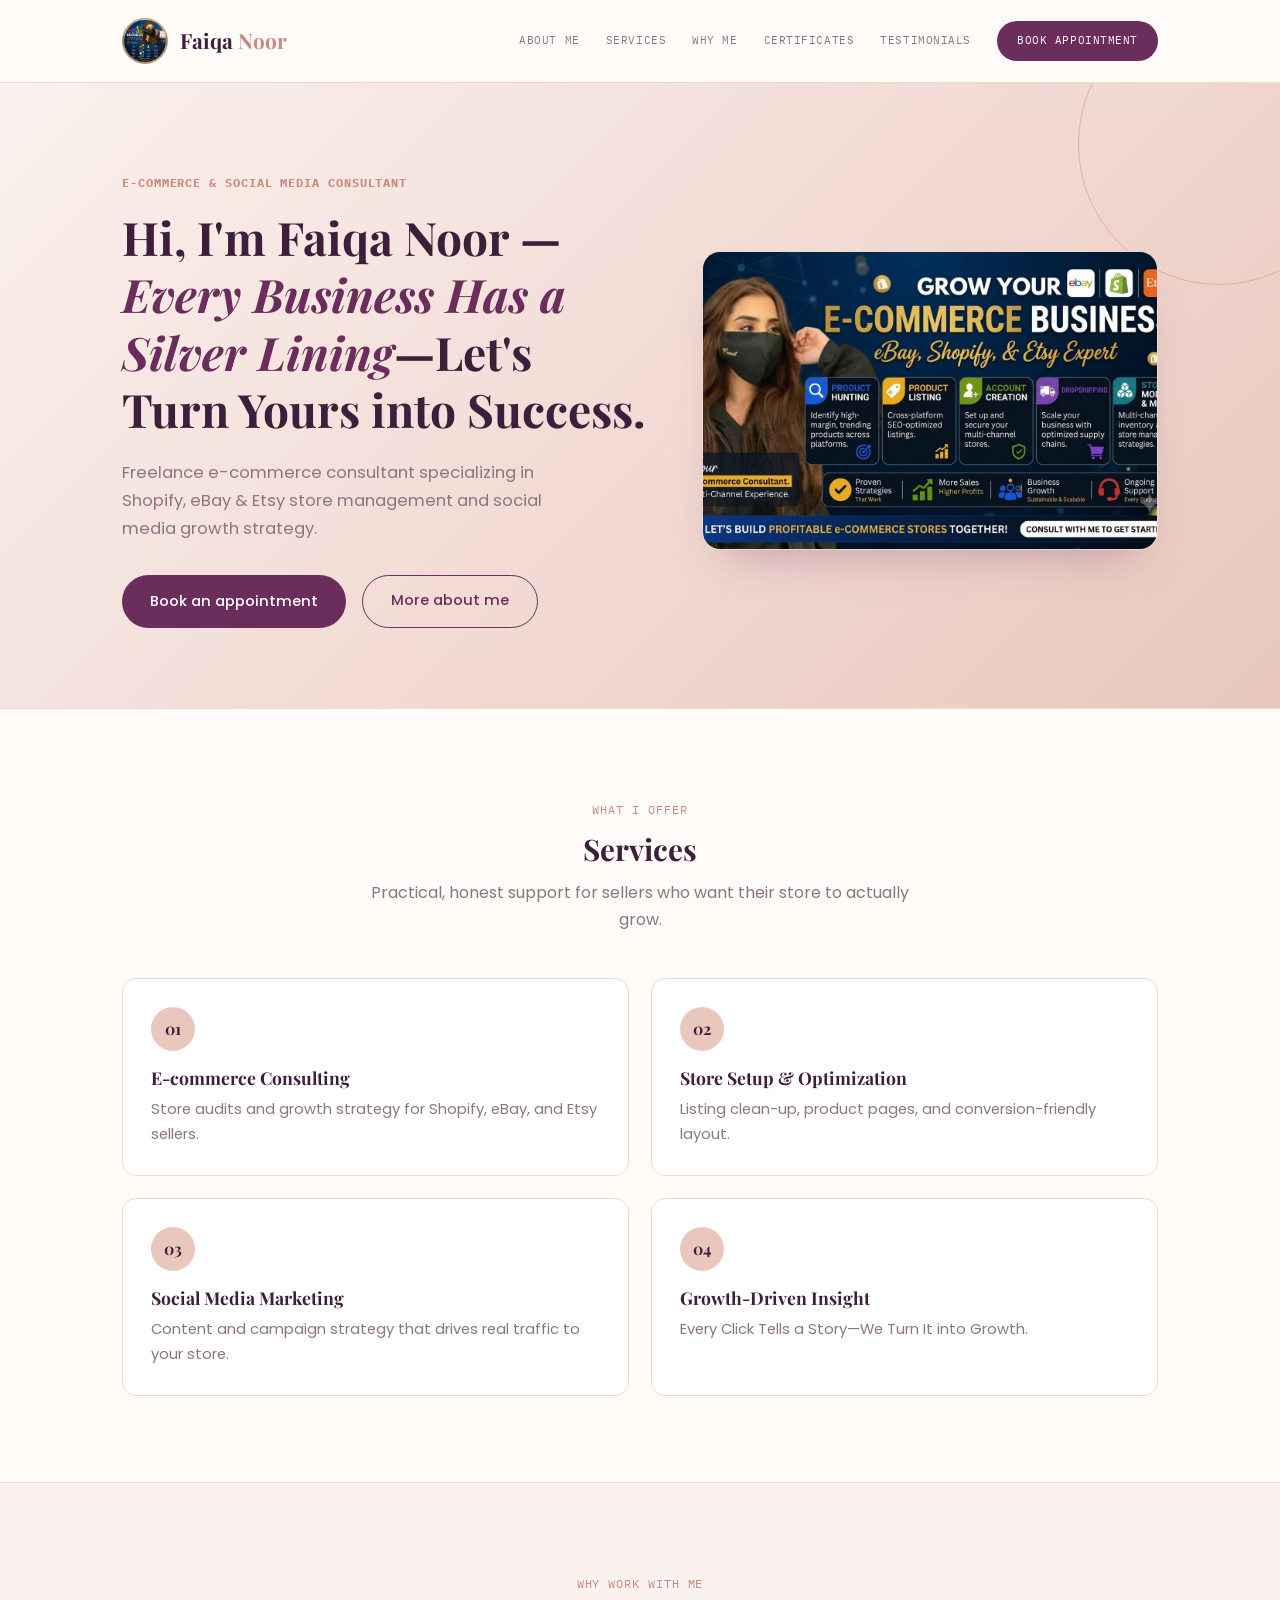
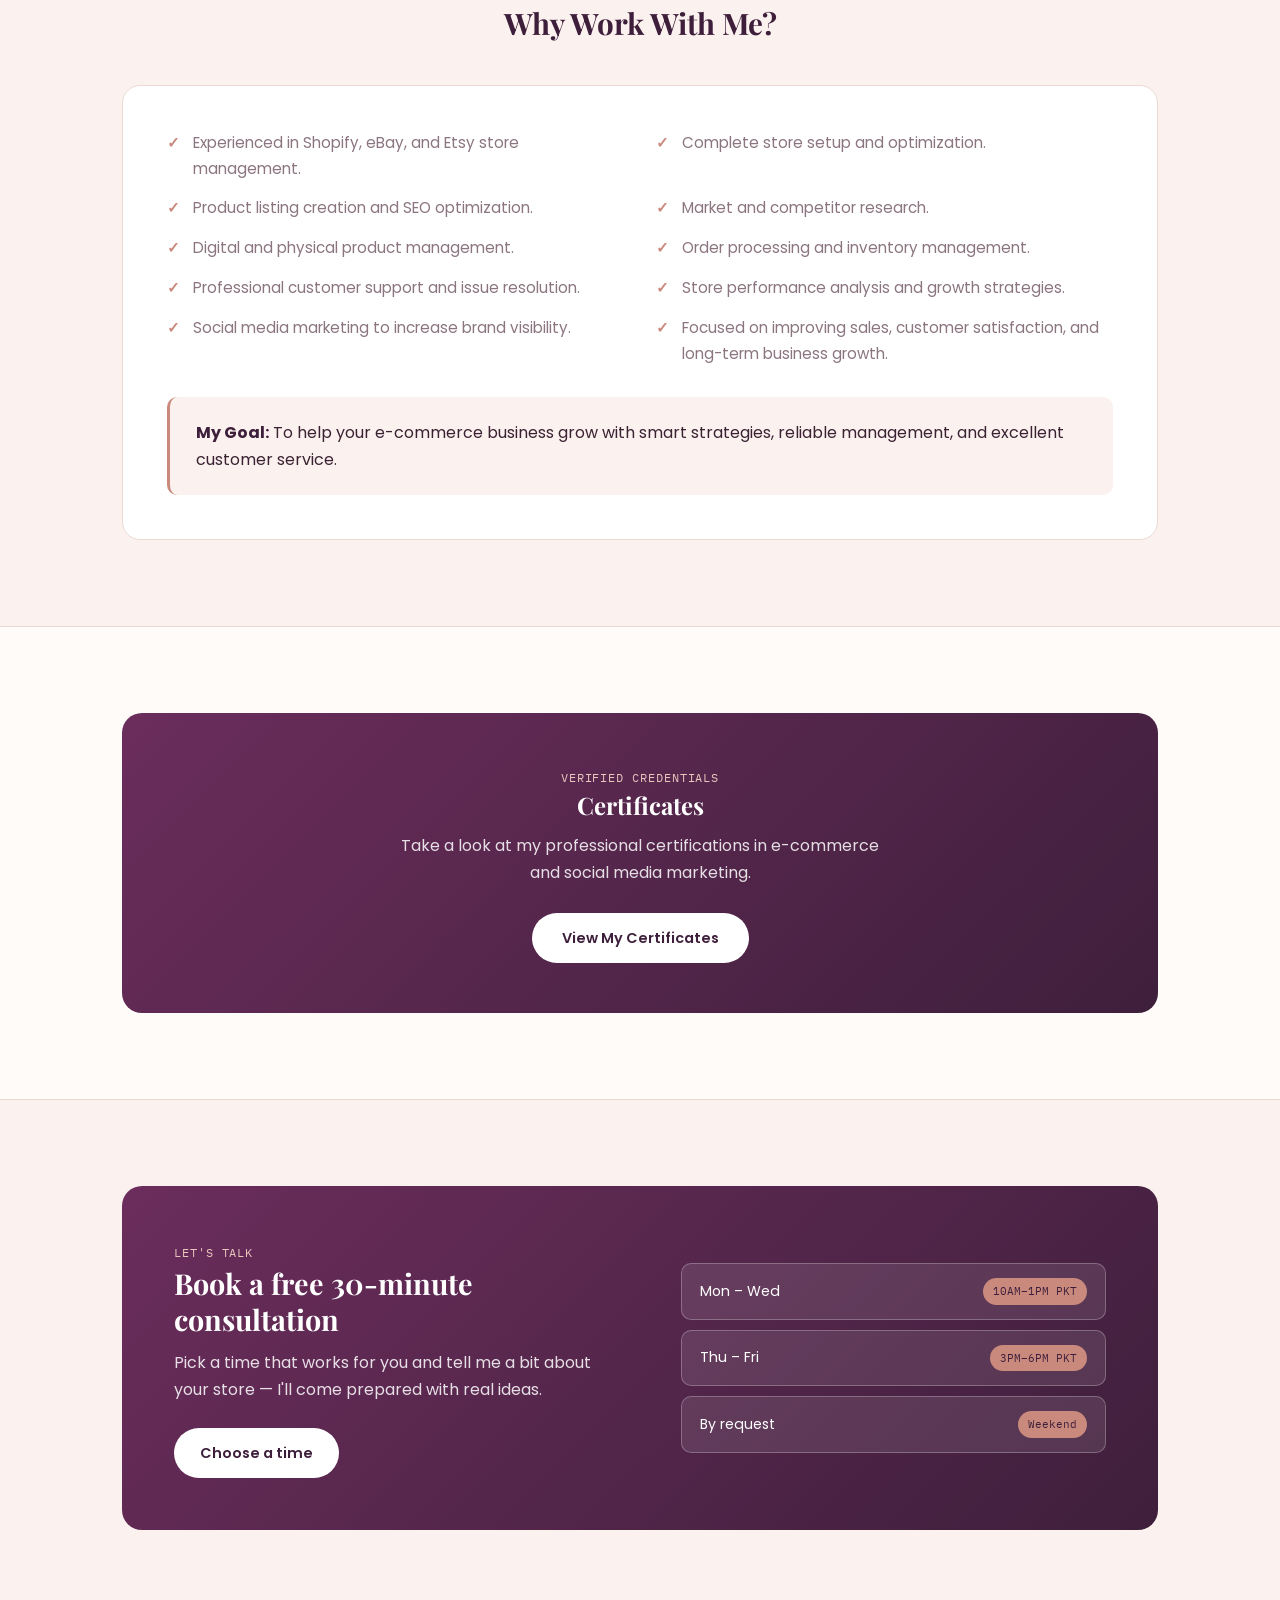
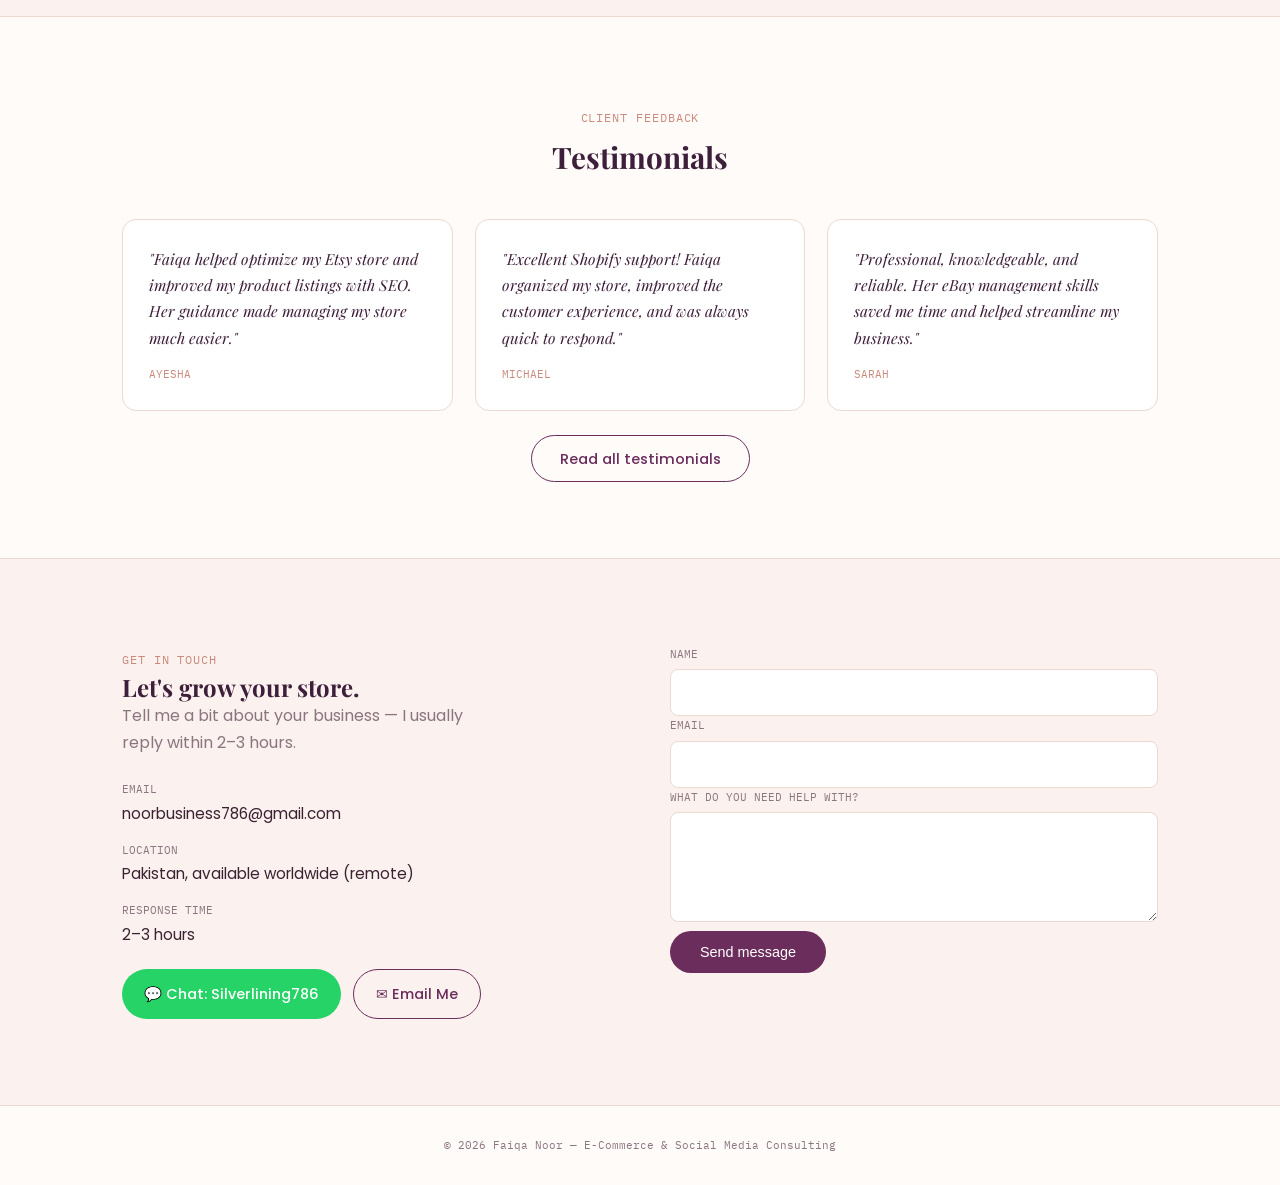
==== index.html @ 43361da7 "Add submit button to contact form" ====
<!DOCTYPE html>
<html lang="en">
<head>
<meta charset="UTF-8">
<meta name="viewport" content="width=device-width, initial-scale=1.0">
<title>Faiqa Noor — E-Commerce & Social Media Consultant</title>
<link rel="preconnect" href="https://fonts.googleapis.com">
<link rel="preconnect" href="https://fonts.gstatic.com" crossorigin>
<link href="https://fonts.googleapis.com/css2?family=Playfair+Display:ital,wght@0,500;0,700;1,500&family=Poppins:wght@300;400;500;600;700&family=IBM+Plex+Mono:wght@400;500&display=swap" rel="stylesheet">
<link rel="stylesheet" href="styles.css">
</head>
<body>

<header>
  <nav class="wrap">
    <a href="index.html" class="logo">
      <img src="images/faiqa-logo.jpeg" alt="Faiqa Noor logo">
      <span class="logo-text">Faiqa <span class="dot">Noor</span></span>
    </a>
    <button class="menu-btn" id="menuBtn" aria-label="Toggle menu"><span></span><span></span><span></span></button>
    <div class="navlinks" id="navLinks">
      <a href="about.html">About Me</a>
      <a href="#services">Services</a>
      <a href="#why">Why Me</a>
      <a href="certificates.html">Certificates</a>
      <a href="#testimonials">Testimonials</a>
      <a href="#appointment" class="nav-cta">Book Appointment</a>
    </div>
  </nav>
</header>

<section class="hero">
  <div class="wrap hero-inner">
    <div>
      <span class="eyebrow mono">E-Commerce &amp; Social Media Consultant</span>
      <h1>Hi, I'm Faiqa Noor — <em>Every Business Has a Silver Lining</em>—Let's Turn Yours into Success.</h1>
      <p class="lede">Freelance e-commerce consultant specializing in Shopify, eBay &amp; Etsy store management and social media growth strategy.</p>
      <div class="hero-actions">
        <a href="#appointment" class="btn-primary">Book an appointment</a>
        <a href="about.html" class="btn-ghost">More about me</a>
      </div>
    </div>
    <div class="hero-cover">
      <img src="images/faiqa-banner.jpeg" alt="Faiqa Noor — eBay Business Consultant">
    </div>
  </div>
</section>

<section id="services">
  <div class="wrap">
    <div class="section-head">
      <span class="mono">What I Offer</span>
      <h2>Services</h2>
      <p>Practical, honest support for sellers who want their store to actually grow.</p>
    </div>
    <div class="service-grid">
      <div class="service-card"><div class="icon">01</div><h3>E-commerce Consulting</h3><p>Store audits and growth strategy for Shopify, eBay, and Etsy sellers.</p></div>
      <div class="service-card"><div class="icon">02</div><h3>Store Setup &amp; Optimization</h3><p>Listing clean-up, product pages, and conversion-friendly layout.</p></div>
      <div class="service-card"><div class="icon">03</div><h3>Social Media Marketing</h3><p>Content and campaign strategy that drives real traffic to your store.</p></div>
      <div class="service-card"><div class="icon">04</div><h3>Growth-Driven Insight</h3><p>Every Click Tells a Story—We Turn It into Growth.</p></div>
    </div>
  </div>
</section>

<section id="why" class="alt">
  <div class="wrap">
    <div class="section-head">
      <span class="mono">Why Work With Me</span>
      <h2>Why Work With Me?</h2>
    </div>
    <div class="why-box">
      <ul class="why-list">
        <li>Experienced in Shopify, eBay, and Etsy store management.</li>
        <li>Complete store setup and optimization.</li>
        <li>Product listing creation and SEO optimization.</li>
        <li>Market and competitor research.</li>
        <li>Digital and physical product management.</li>
        <li>Order processing and inventory management.</li>
        <li>Professional customer support and issue resolution.</li>
        <li>Store performance analysis and growth strategies.</li>
        <li>Social media marketing to increase brand visibility.</li>
        <li>Focused on improving sales, customer satisfaction, and long-term business growth.</li>
      </ul>
      <div class="goal-box">
        <b>My Goal:</b> To help your e-commerce business grow with smart strategies, reliable management, and excellent customer service.
      </div>
    </div>
  </div>
</section>

<section id="certificates-teaser">
  <div class="wrap">
    <div class="linkout-card">
      <span class="mono">Verified Credentials</span>
      <h2>Certificates</h2>
      <p>Take a look at my professional certifications in e-commerce and social media marketing.</p>
      <a href="certificates.html" class="linkout-btn">View My Certificates</a>
    </div>
  </div>
</section>

<section id="appointment" class="alt">
  <div class="wrap">
    <div class="appt-box">
      <div>
        <span class="mono">Let's Talk</span>
        <h2>Book a free 30-minute consultation</h2>
        <p>Pick a time that works for you and tell me a bit about your store — I'll come prepared with real ideas.</p>
        <a href="#contact" class="appt-cta">Choose a time</a>
      </div>
      <div class="slot-list">
        <div class="slot">Mon – Wed <span class="tag">10AM–1PM PKT</span></div>
        <div class="slot">Thu – Fri <span class="tag">3PM–6PM PKT</span></div>
        <div class="slot">By request <span class="tag">Weekend</span></div>
      </div>
    </div>
  </div>
</section>

<section id="testimonials">
  <div class="wrap">
    <div class="section-head">
      <span class="mono">Client Feedback</span>
      <h2>Testimonials</h2>
    </div>
    <div class="testi-grid">
      <div class="testi-card">
        <p>"Faiqa helped optimize my Etsy store and improved my product listings with SEO. Her guidance made managing my store much easier."</p>
        <div class="who">Ayesha</div>
      </div>
      <div class="testi-card">
        <p>"Excellent Shopify support! Faiqa organized my store, improved the customer experience, and was always quick to respond."</p>
        <div class="who">Michael</div>
      </div>
      <div class="testi-card">
        <p>"Professional, knowledgeable, and reliable. Her eBay management skills saved me time and helped streamline my business."</p>
        <div class="who">Sarah</div>
      </div>
    </div>
    <div class="testi-more">
      <a href="testimonials.html" class="btn-ghost">Read all testimonials</a>
    </div>
  </div>
</section>

<section id="contact" class="alt">
  <div class="wrap contact-grid">
    <div class="contact-info">
      <span class="mono">Get In Touch</span>
      <h2>Let's grow your store.</h2>
      <p>Tell me a bit about your business — I usually reply within 2–3 hours.</p>
      <div class="contact-detail"><span>Email</span>noorbusiness786@gmail.com</div>
      <div class="contact-detail"><span>Location</span>Pakistan, available worldwide (remote)</div>
      <div class="contact-detail"><span>Response time</span>2–3 hours</div>
      <div class="contact-buttons">
        <a href="https://wa.me/923146184193" target="_blank" rel="noopener" class="wa-btn">💬 Chat: Silverlining786</a>
        <a href="mailto:noorbusiness786@gmail.com" class="mail-btn">✉ Email Me</a>
      </div>
    </div>
    <form
  class="contact-form glass-card"
  id="contactForm"
    <form action="https://formspree.io/f/xkodwjnj" method="POST">
      <div><label for="name">Name</label><input type="text" id="name" name="name" required>
      <div><label for="email">Email</label><input type="email" id="email" name="email" required>
      <div><label for="message">What do you need help with?</label><textarea id="message" name="message" rows="4" required></textarea>
    </form>
         <button type="submit">Send message</button>
  </div>
</section>

<footer>© 2026 Faiqa Noor — E-Commerce &amp; Social Media Consulting</footer>

<script src="script.js"></script>
</body>
</html>
---- styles.css ----
/* =========================================================
   EASY CUSTOMIZATION ZONE
   Change these values to change colors across the whole site.
   ========================================================= */
:root{
  --plum-dark:  #3E1F3B;
  --plum:       #6B2D5C;
  --rose-gold:  #C98A7D;
  --rose-gold-light: #E9C7BC;
  --blush:      #FBF1EE;
  --cream:      #FFFBF9;
  --ink:        #3A2233;
  --ink-soft:   #8B7580;
  --line:       #EBD9D2;
}
/* ========================================================= */

*{ margin:0; padding:0; box-sizing:border-box; }
html{ scroll-behavior: smooth; }
body{
  background: var(--cream);
  color: var(--ink);
  font-family: 'Poppins', sans-serif;
  line-height: 1.7;
  -webkit-font-smoothing: antialiased;
}
h1,h2,h3,h4{ font-family:'Playfair Display', serif; color: var(--plum-dark); line-height:1.25; }
a{ color:inherit; text-decoration:none; }
.mono{ font-family:'IBM Plex Mono', monospace; letter-spacing:0.08em; text-transform:uppercase; font-size:0.72rem; color: var(--rose-gold); }
.wrap{ max-width: 1100px; margin:0 auto; padding: 0 32px; }

/* ---------- NAV ---------- */
header{ position: sticky; top:0; z-index:100; background: rgba(255,251,249,0.94); backdrop-filter: blur(6px); border-bottom:1px solid var(--line); }
nav.wrap{ display:flex; align-items:center; justify-content:space-between; height:82px; }
.logo{ display:flex; align-items:center; gap:12px; }
.logo img{ width:46px; height:46px; border-radius:50%; object-fit:cover; border:1.5px solid var(--rose-gold); }
.logo .logo-text{ font-family:'Playfair Display', serif; font-weight:700; font-size:1.3rem; color: var(--plum-dark); }
.logo .logo-text .dot{ color: var(--rose-gold); }
.navlinks{ display:flex; gap:26px; align-items:center; }
.navlinks a{ font-family:'IBM Plex Mono', monospace; font-size:0.7rem; letter-spacing:0.05em; text-transform:uppercase; color: var(--ink-soft); transition:color .2s; }
.navlinks a:hover{ color: var(--plum); }
.nav-cta{ background: var(--plum); color:#fff !important; padding:10px 20px; border-radius: 30px; }
.nav-cta:hover{ background: var(--plum-dark); }
.menu-btn{ display:none; background:none; border:none; cursor:pointer; }
.menu-btn span{ display:block; width:22px; height:2px; background:var(--plum-dark); margin:5px 0; }

/* ---------- BANNER / HERO ---------- */
.hero{
  background: linear-gradient(135deg, var(--blush) 0%, var(--rose-gold-light) 100%);
  border-bottom: 1px solid var(--line);
  padding: 90px 0 80px;
  position: relative;
  overflow: hidden;
}
.hero::after{
  content:'';
  position:absolute; right:-80px; top:-80px;
  width:280px; height:280px; border-radius:50%;
  border: 1.5px solid var(--rose-gold);
  opacity:0.5;
}
.hero-inner{ display:grid; grid-template-columns: 1.15fr 1fr; gap:56px; align-items:center; position:relative; z-index:1; }
.hero span.eyebrow{ display:block; margin-bottom:16px; font-weight:700; }
.hero h1{ font-size: clamp(2rem, 3.6vw, 2.9rem); }
.hero h1 em{ font-style:italic; color: var(--plum); }
.hero p.lede{ margin-top:20px; max-width:460px; color: var(--ink-soft); font-size:1.03rem; }
.hero-actions{ margin-top:32px; display:flex; gap:16px; flex-wrap:wrap; }
.btn-primary{ background: var(--plum); color:#fff; padding:14px 28px; border-radius:30px; font-weight:500; font-size:0.92rem; transition: background .2s, transform .2s; display:inline-block; }
.btn-primary:hover{ background: var(--plum-dark); transform: translateY(-1px); }
.btn-ghost{ border:1.5px solid var(--plum); color: var(--plum); padding:12.5px 28px; border-radius:30px; font-weight:500; font-size:0.92rem; }
.btn-ghost:hover{ background: var(--plum); color:#fff; }
.hero-cover{
  border-radius: 18px; overflow:hidden; border:1px solid var(--line);
  box-shadow: 0 24px 44px -22px rgba(107,45,92,0.35);
  aspect-ratio: 16/10.5;
}
.hero-cover img{ width:100%; height:100%; object-fit:cover; display:block; }

/* ---------- SECTION shell ---------- */
section{ padding: 86px 0; border-bottom: 1px solid var(--line); }
section.alt{ background: var(--blush); }
.section-head{ margin-bottom:44px; text-align:center; }
.section-head h2{ font-size:1.85rem; margin-top:8px; }
.section-head p{ color: var(--ink-soft); max-width:540px; margin: 12px auto 0; }

/* ---------- SERVICES ---------- */
.service-grid{ display:grid; grid-template-columns: repeat(2, 1fr); gap:22px; }
.service-card{ background:#fff; border:1px solid var(--line); border-radius:14px; padding:28px; transition: transform .2s, box-shadow .2s; }
.service-card:hover{ transform: translateY(-3px); box-shadow: 0 16px 30px -18px rgba(107,45,92,0.3); }
.service-card .icon{ width:44px; height:44px; border-radius:50%; background: var(--rose-gold-light); display:flex; align-items:center; justify-content:center; font-family:'Playfair Display',serif; color: var(--plum-dark); font-weight:700; margin-bottom:16px; }
.service-card h3{ font-size:1.1rem; margin-bottom:8px; }
.service-card p{ color: var(--ink-soft); font-size:0.92rem; }

/* ---------- WHY WORK WITH ME ---------- */
.why-box{ background:#fff; border:1px solid var(--line); border-radius:18px; padding:44px; }
.why-list{ list-style:none; display:grid; grid-template-columns: 1fr 1fr; gap: 14px 32px; margin-bottom: 30px; }
.why-list li{ position:relative; padding-left:26px; color: var(--ink-soft); font-size:0.95rem; }
.why-list li::before{ content:'✓'; position:absolute; left:0; top:0; color: var(--rose-gold); font-weight:700; }
.goal-box{ background: var(--blush); border-left:3px solid var(--rose-gold); border-radius:10px; padding:22px 26px; }
.goal-box b{ color: var(--plum-dark); }

/* ---------- SIMPLE LINK-OUT CARD (Certificates teaser) ---------- */
.linkout-card{ background: linear-gradient(135deg, var(--plum) 0%, var(--plum-dark) 100%); border-radius:20px; padding:50px; text-align:center; color:#fff; }
.linkout-card h2{ color:#fff; }
.linkout-card p{ color: rgba(255,255,255,0.85); max-width:480px; margin:12px auto 26px; }
.linkout-card .mono{ color: var(--rose-gold-light); }
.linkout-btn{ display:inline-block; background:#fff; color: var(--plum-dark); padding:13px 30px; border-radius:30px; font-weight:600; font-size:0.9rem; }
.linkout-btn:hover{ background: var(--rose-gold-light); }

/* ---------- APPOINTMENT / BOOKING ---------- */
.appt-box{ background: linear-gradient(135deg, var(--plum) 0%, var(--plum-dark) 100%); border-radius:20px; padding:52px; display:grid; grid-template-columns: 1.1fr 1fr; gap:40px; align-items:center; color:#fff; }
.appt-box h2{ color:#fff; font-size:1.8rem; }
.appt-box p{ color: rgba(255,255,255,0.85); margin-top:12px; max-width:420px; }
.appt-box .mono{ color: var(--rose-gold-light); }
.slot-list{ display:flex; flex-direction:column; gap:10px; }
.slot{ background: rgba(255,255,255,0.1); border:1px solid rgba(255,255,255,0.25); border-radius:10px; padding:14px 18px; display:flex; justify-content:space-between; align-items:center; font-size:0.88rem; }
.slot span.tag{ font-family:'IBM Plex Mono',monospace; font-size:0.68rem; background: var(--rose-gold); color: var(--plum-dark); padding:4px 10px; border-radius:20px; }
.appt-cta{ margin-top:24px; display:inline-block; background:#fff; color: var(--plum-dark); padding:13px 26px; border-radius:30px; font-weight:600; font-size:0.9rem; }
.appt-cta:hover{ background: var(--rose-gold-light); }

/* ---------- TESTIMONIALS ---------- */
.testi-grid{ display:grid; grid-template-columns: repeat(3,1fr); gap:22px; }
.testi-card{ background:#fff; border:1px solid var(--line); border-radius:14px; padding:26px; }
.testi-card p{ font-family:'Playfair Display',serif; font-style:italic; color: var(--plum-dark); font-size:0.96rem; margin-bottom:14px; }
.testi-card .who{ font-family:'IBM Plex Mono',monospace; font-size:0.7rem; color: var(--rose-gold); text-transform:uppercase; }
.testi-more{ text-align:center; margin-top: 34px; }

/* ---------- CERTIFICATES PAGE ---------- */
.cert-upload-grid{ display:grid; grid-template-columns: repeat(3,1fr); gap:22px; }
.cert-slot{ background:#fff; border:1.5px dashed var(--line); border-radius:14px; aspect-ratio: 4/3; display:flex; align-items:center; justify-content:center; text-align:center; color: var(--ink-soft); font-family:'IBM Plex Mono',monospace; font-size:0.75rem; padding:20px; }

/* ---------- ABOUT PAGE ---------- */
.about-grid{ display:grid; grid-template-columns: 1fr 1.4fr; gap:56px; align-items:center; }
.about-portrait{ border-radius:16px; overflow:hidden; border:1px solid var(--line); box-shadow: 0 20px 40px -22px rgba(107,45,92,0.3); }
.about-portrait img{ width:100%; display:block; }
.about-body p{ margin-bottom:16px; color: var(--ink-soft); }
.about-body strong{ color: var(--plum); }
.credentials-line{ margin-top:24px; display:flex; gap:28px; flex-wrap:wrap; }
.credentials-line div{ font-family:'IBM Plex Mono',monospace; font-size:0.7rem; color: var(--ink-soft); }
.credentials-line div b{ display:block; color: var(--plum-dark); font-size:1.3rem; font-family:'Playfair Display',serif; }

/* ---------- CONTACT ---------- */
.contact-grid{ display:grid; grid-template-columns: 1fr 1fr; gap:60px; }
.contact-info p{ color: var(--ink-soft); max-width:380px; margin-bottom:24px; }
.contact-detail{ margin-bottom:14px; font-size:0.95rem; }
.contact-detail span{ font-family:'IBM Plex Mono',monospace; font-size:0.68rem; color: var(--ink-soft); display:block; text-transform:uppercase; margin-bottom:2px; }
.contact-buttons{ display:flex; gap:12px; flex-wrap:wrap; margin-top: 22px; }
.wa-btn{ display:inline-flex; align-items:center; gap:8px; background:#25D366; color:#fff; padding:12px 22px; border-radius:30px; font-weight:500; font-size:0.9rem; }
.wa-btn:hover{ background:#1ebc59; }
.mail-btn{ display:inline-flex; align-items:center; gap:8px; border:1.5px solid var(--plum); color: var(--plum); padding:11.5px 22px; border-radius:30px; font-weight:500; font-size:0.9rem; }
.mail-btn:hover{ background: var(--plum); color:#fff; }

form{ display:flex; flex-direction:column; gap:16px; }
form label{ font-family:'IBM Plex Mono',monospace; font-size:0.68rem; text-transform:uppercase; color: var(--ink-soft); margin-bottom:6px; display:block; }
form input, form textarea{ width:100%; border:1px solid var(--line); background:#fff; border-radius:8px; padding:12px 14px; font-family:'Poppins',sans-serif; font-size:0.92rem; color: var(--ink); }
form input:focus, form textarea:focus{ outline:2px solid var(--rose-gold); outline-offset:1px; }
form button{ align-self:flex-start; background: var(--plum); color:#fff; border:none; border-radius:30px; padding:13px 30px; font-weight:500; font-size:0.9rem; cursor:pointer; }
form button:hover{ background: var(--plum-dark); }

footer{ padding:30px 0; text-align:center; color: var(--ink-soft); font-family:'IBM Plex Mono',monospace; font-size:0.7rem; }

/* ---------- Simple sub-page header banner ---------- */
.page-banner{ background: linear-gradient(135deg, var(--blush) 0%, var(--rose-gold-light) 100%); padding: 60px 0; border-bottom:1px solid var(--line); text-align:center; }
.page-banner h1{ font-size: clamp(1.8rem, 3vw, 2.4rem); }
.page-banner p{ color: var(--ink-soft); margin-top:10px; }

@media (prefers-reduced-motion: reduce){ html{ scroll-behavior:auto; } }

@media (max-width: 860px){
  .hero-inner{ grid-template-columns:1fr; }
  .about-grid{ grid-template-columns:1fr; }
  .service-grid{ grid-template-columns:1fr; }
  .why-list{ grid-template-columns:1fr; }
  .appt-box{ grid-template-columns:1fr; padding:32px; }
  .testi-grid{ grid-template-columns:1fr; }
  .cert-upload-grid{ grid-template-columns:1fr; }
  .contact-grid{ grid-template-columns:1fr; }
  .navlinks{ position:fixed; top:82px; left:0; right:0; background: var(--cream); border-bottom:1px solid var(--line); flex-direction:column; padding:20px 32px; display:none; gap:18px; align-items:flex-start; }
  .navlinks.open{ display:flex; }
  .menu-btn{ display:block; }
}
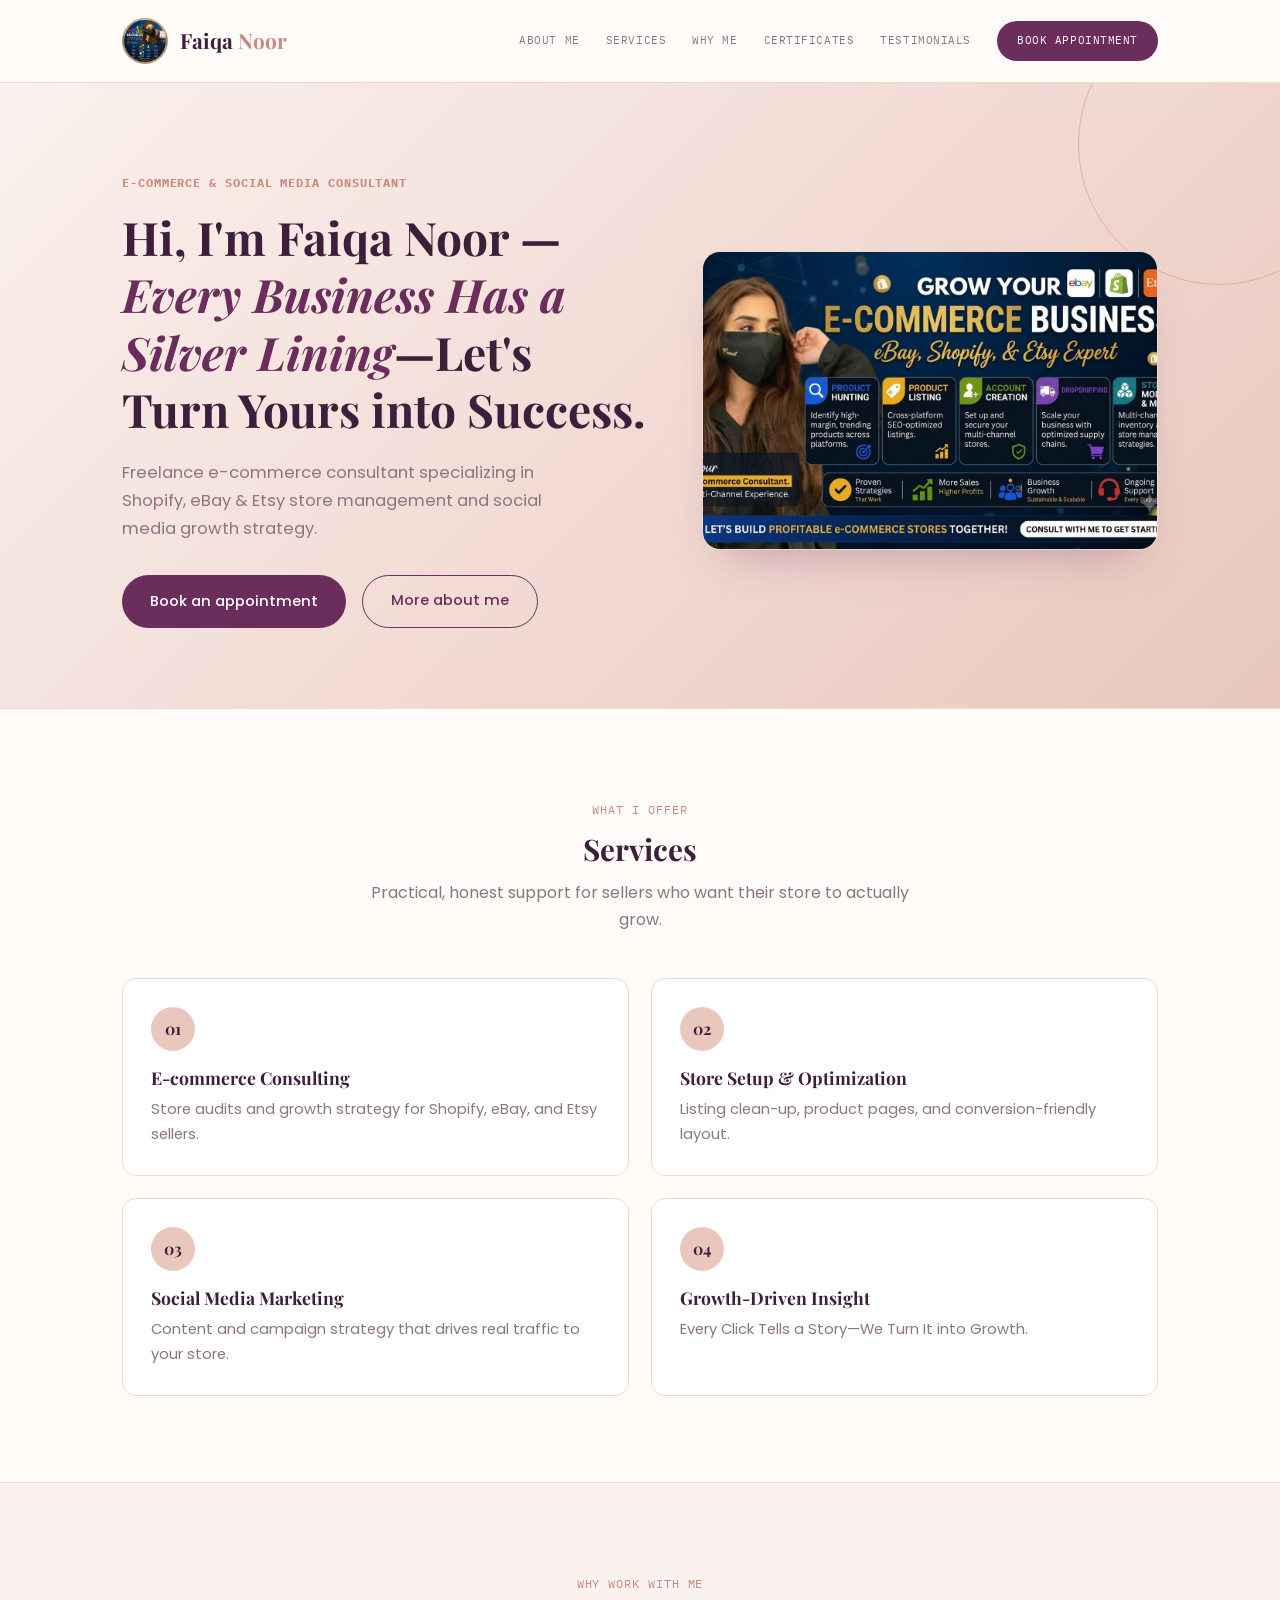
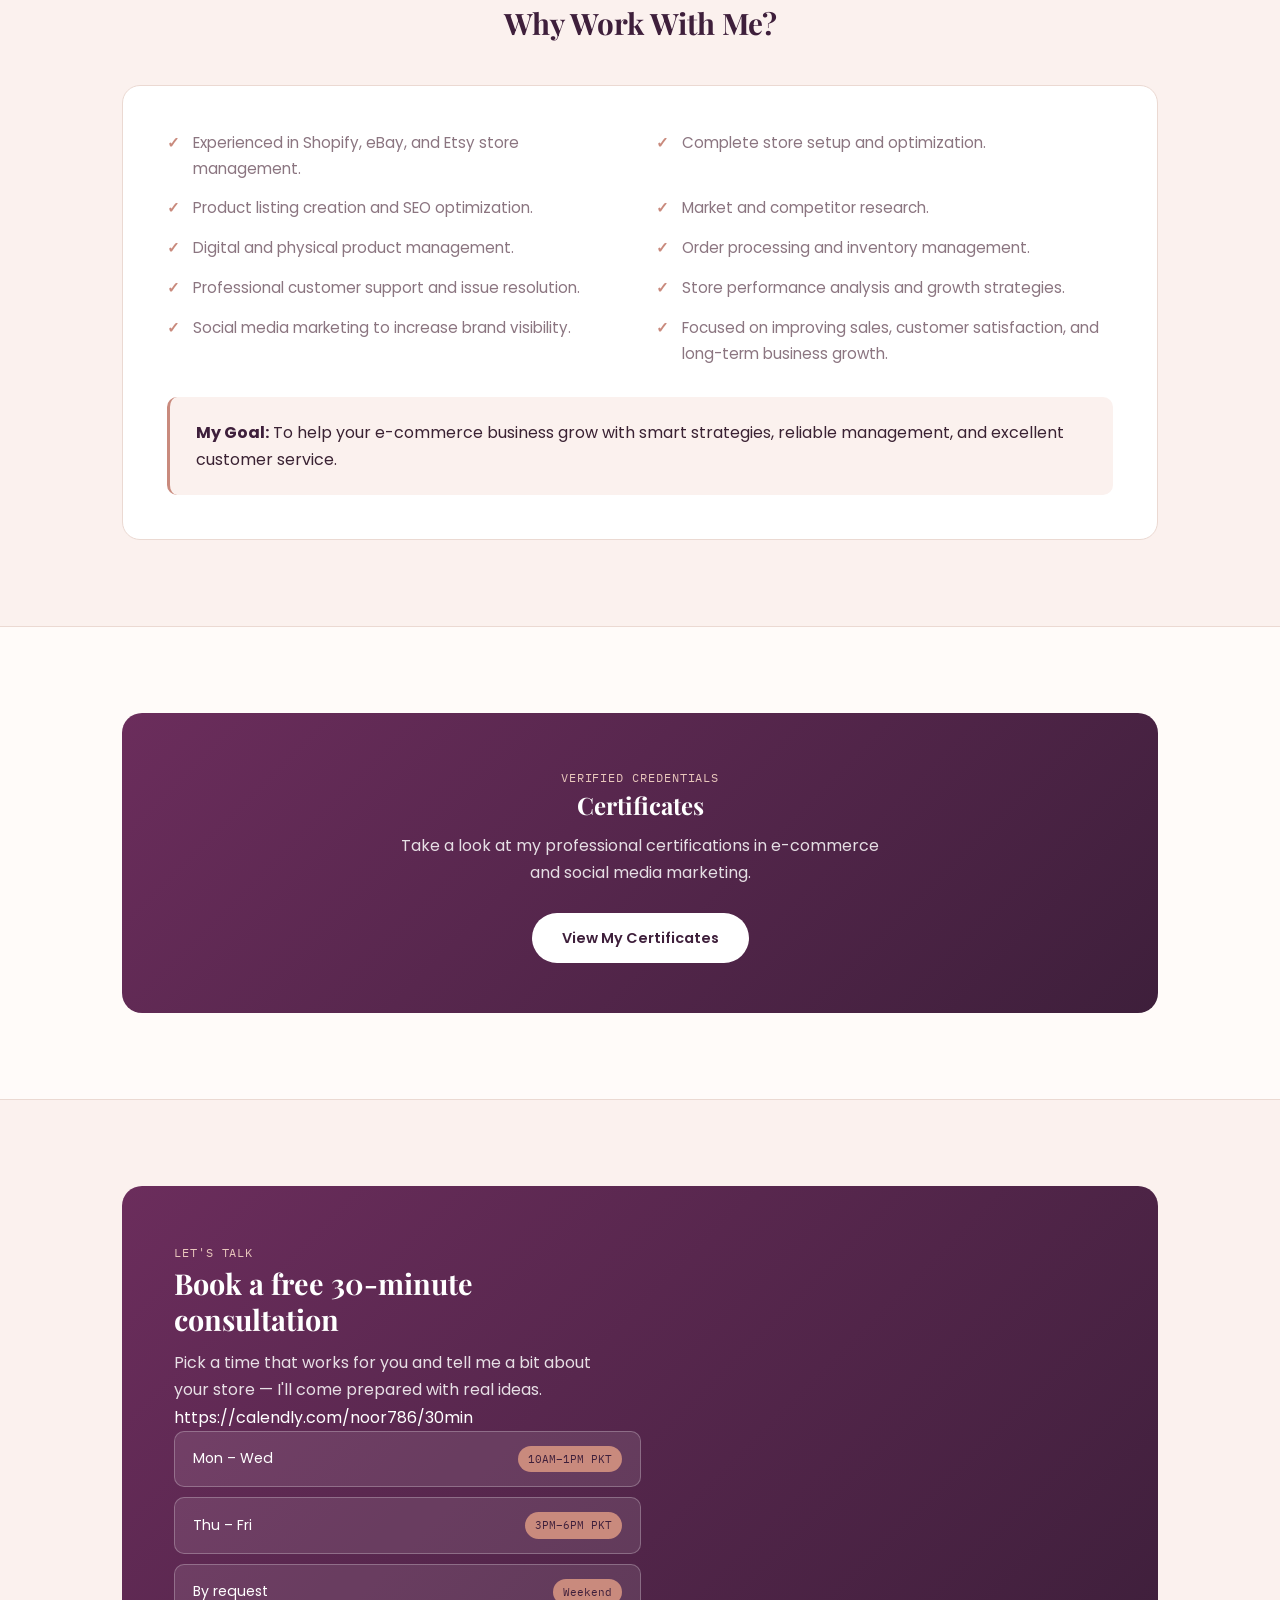
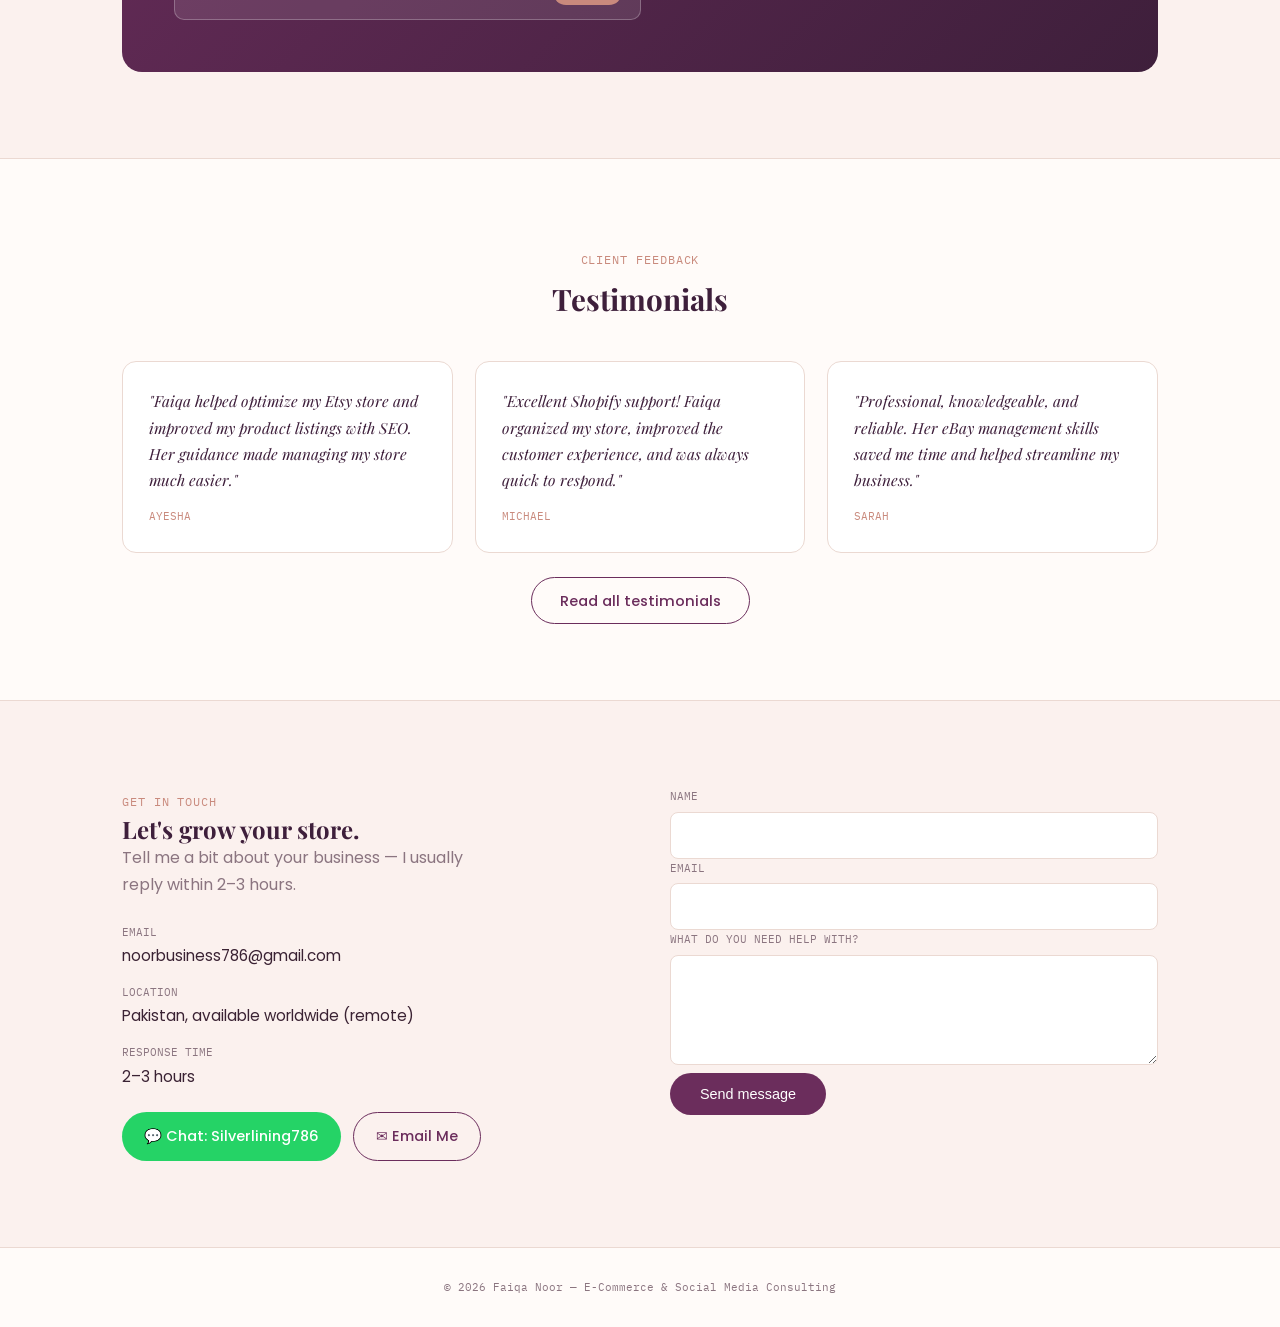
==== commit 6ea7684d: "Update consultation appointment link Replaced appointment link with Calendly URL." ====
--- a/index.html
+++ b/index.html
@@ -106,8 +106,7 @@
         <span class="mono">Let's Talk</span>
         <h2>Book a free 30-minute consultation</h2>
         <p>Pick a time that works for you and tell me a bit about your store — I'll come prepared with real ideas.</p>
-        <a href="#contact" class="appt-cta">Choose a time</a>
-      </div>
+https://calendly.com/noor786/30min
       <div class="slot-list">
         <div class="slot">Mon – Wed <span class="tag">10AM–1PM PKT</span></div>
         <div class="slot">Thu – Fri <span class="tag">3PM–6PM PKT</span></div>
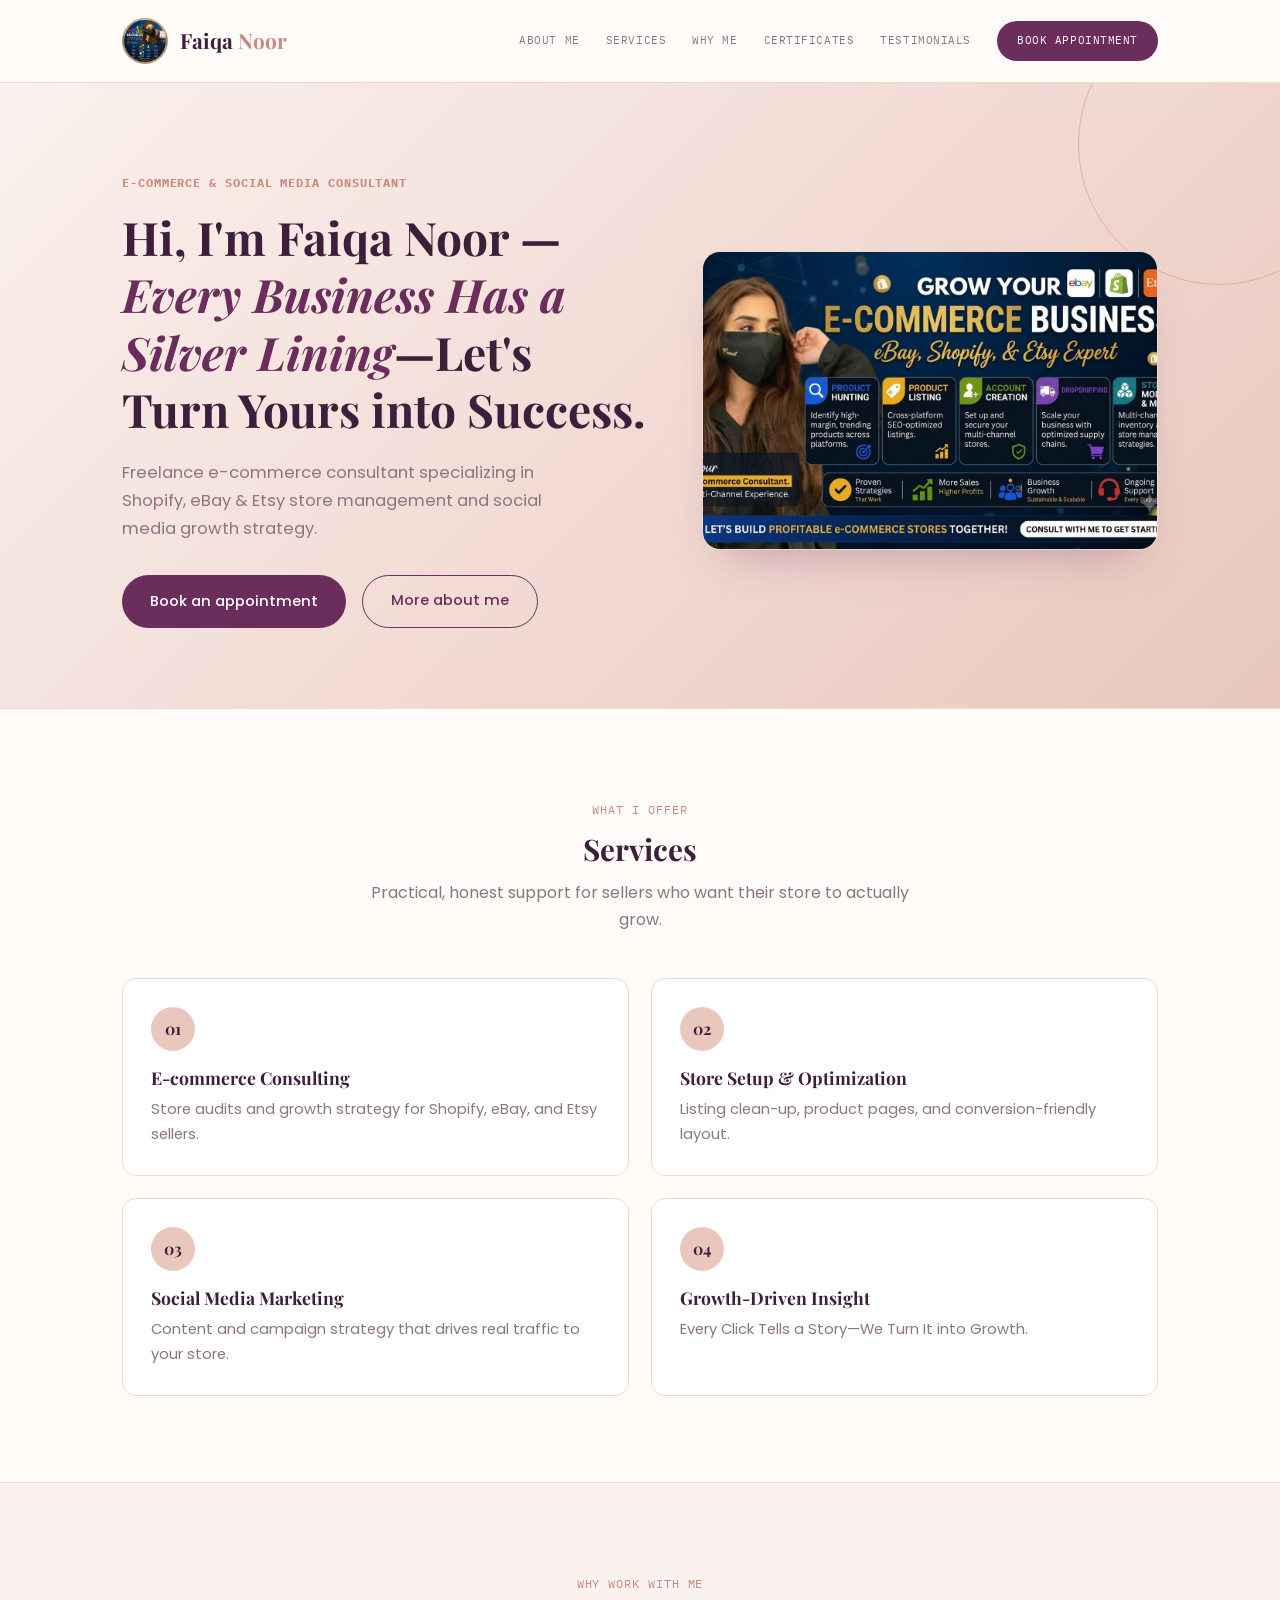
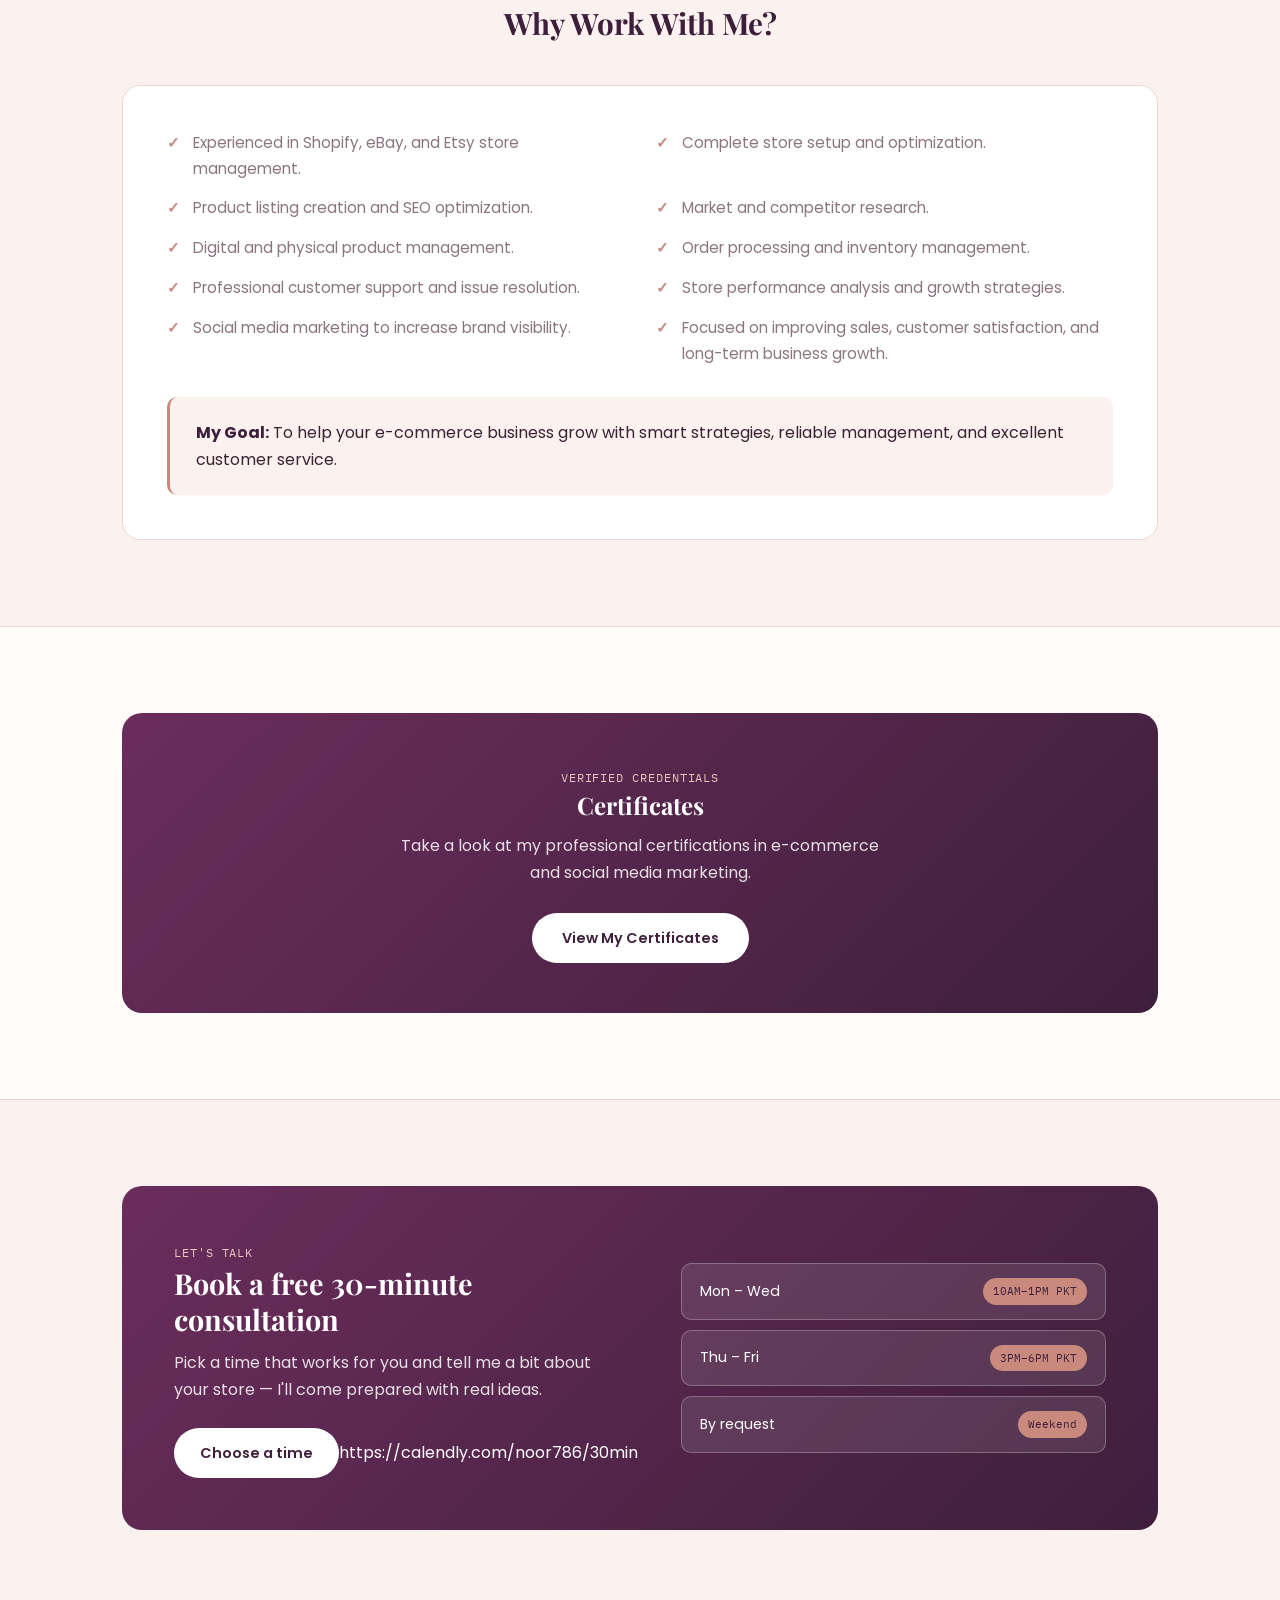
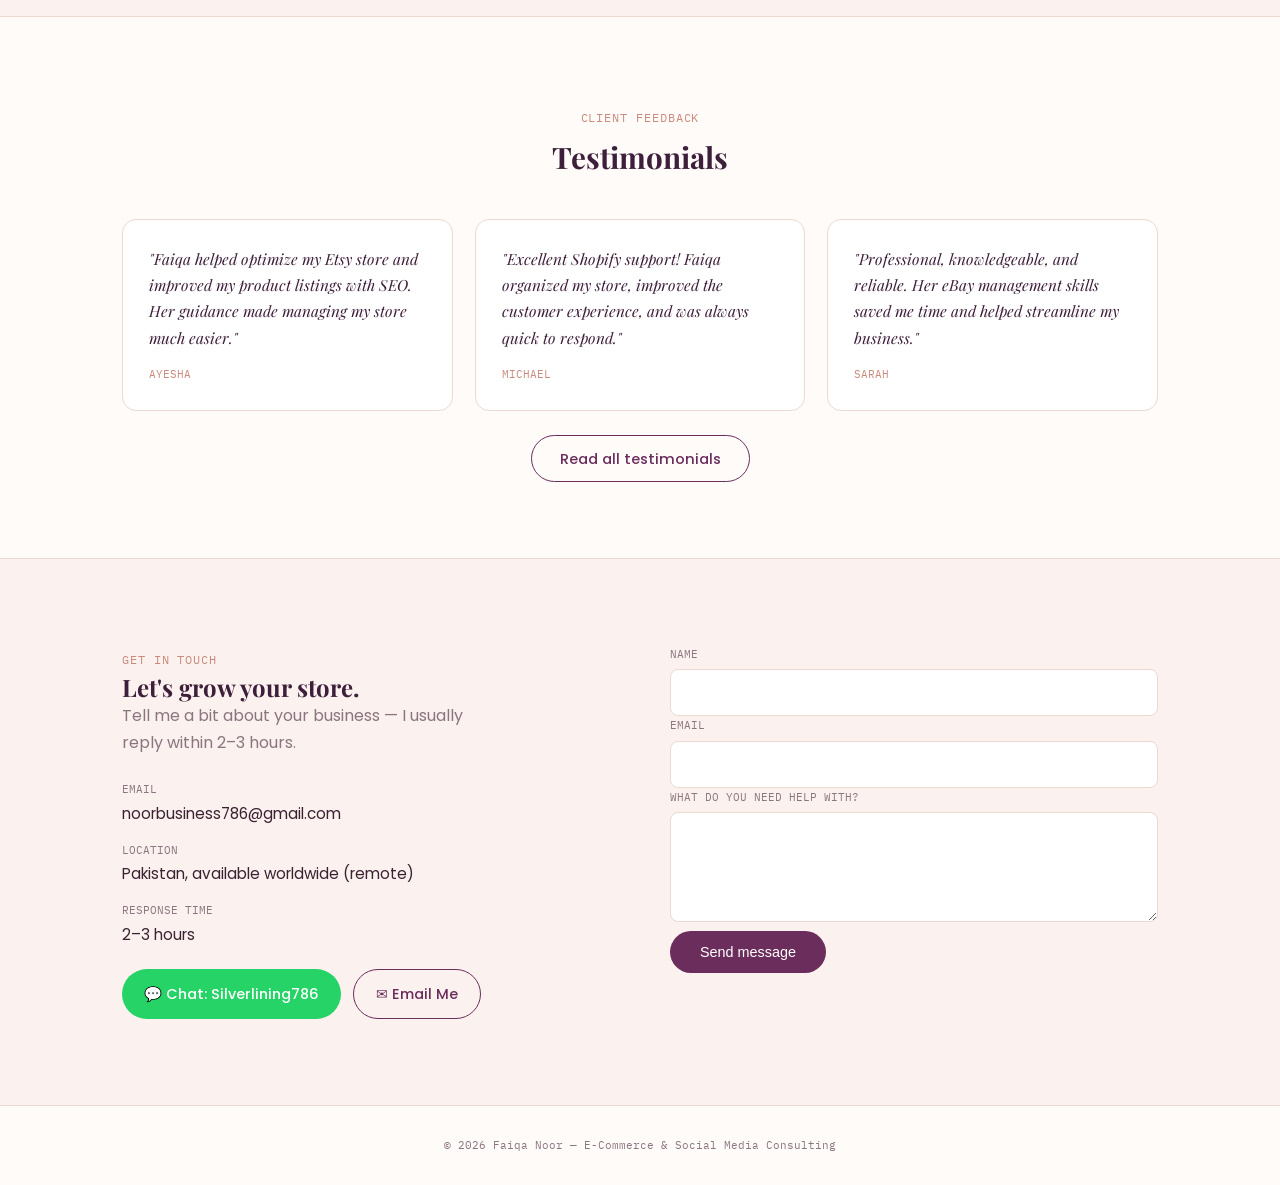
==== commit 6d16a88d: "Update consultation link to a clickable button" ====
--- a/index.html
+++ b/index.html
@@ -106,7 +106,8 @@
         <span class="mono">Let's Talk</span>
         <h2>Book a free 30-minute consultation</h2>
         <p>Pick a time that works for you and tell me a bit about your store — I'll come prepared with real ideas.</p>
-https://calendly.com/noor786/30min
+       <a href="#contact" class="appt-cta">Choose a time</a>https://calendly.com/noor786/30min
+</div>
       <div class="slot-list">
         <div class="slot">Mon – Wed <span class="tag">10AM–1PM PKT</span></div>
         <div class="slot">Thu – Fri <span class="tag">3PM–6PM PKT</span></div>
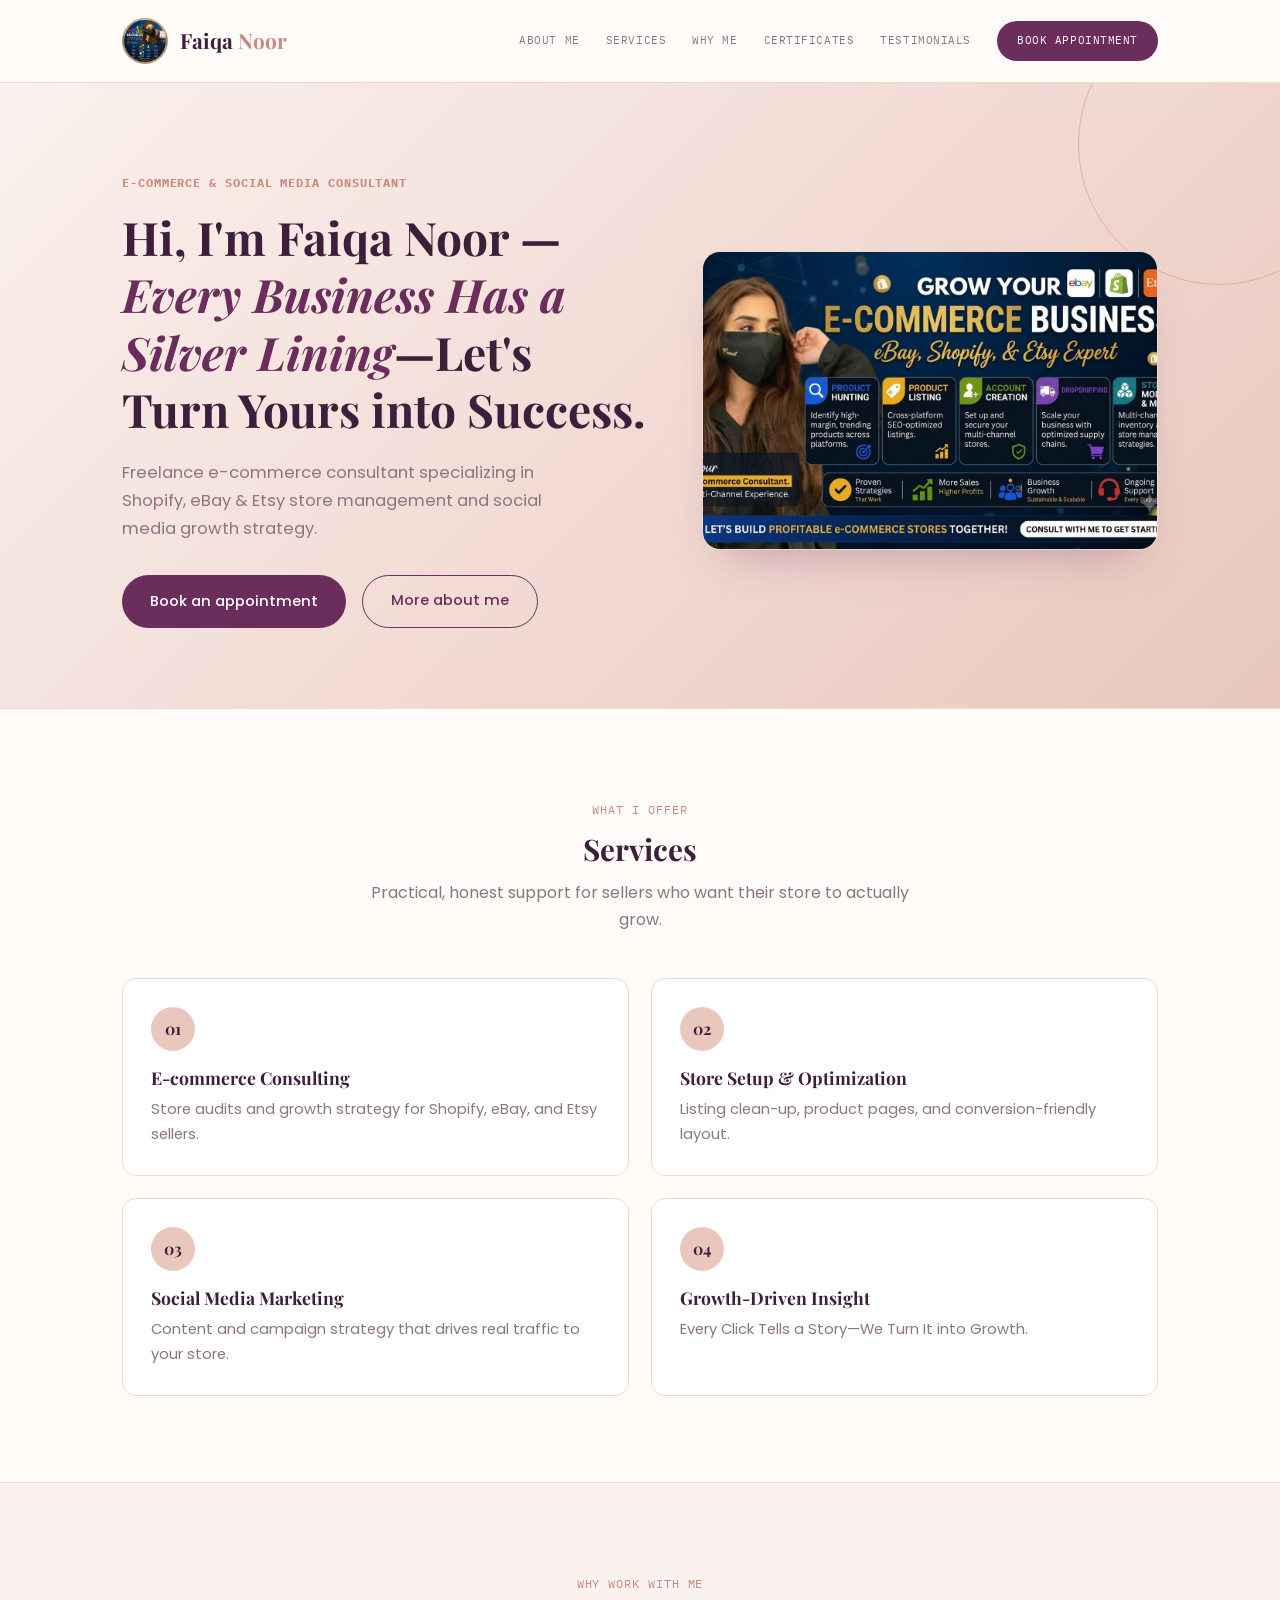
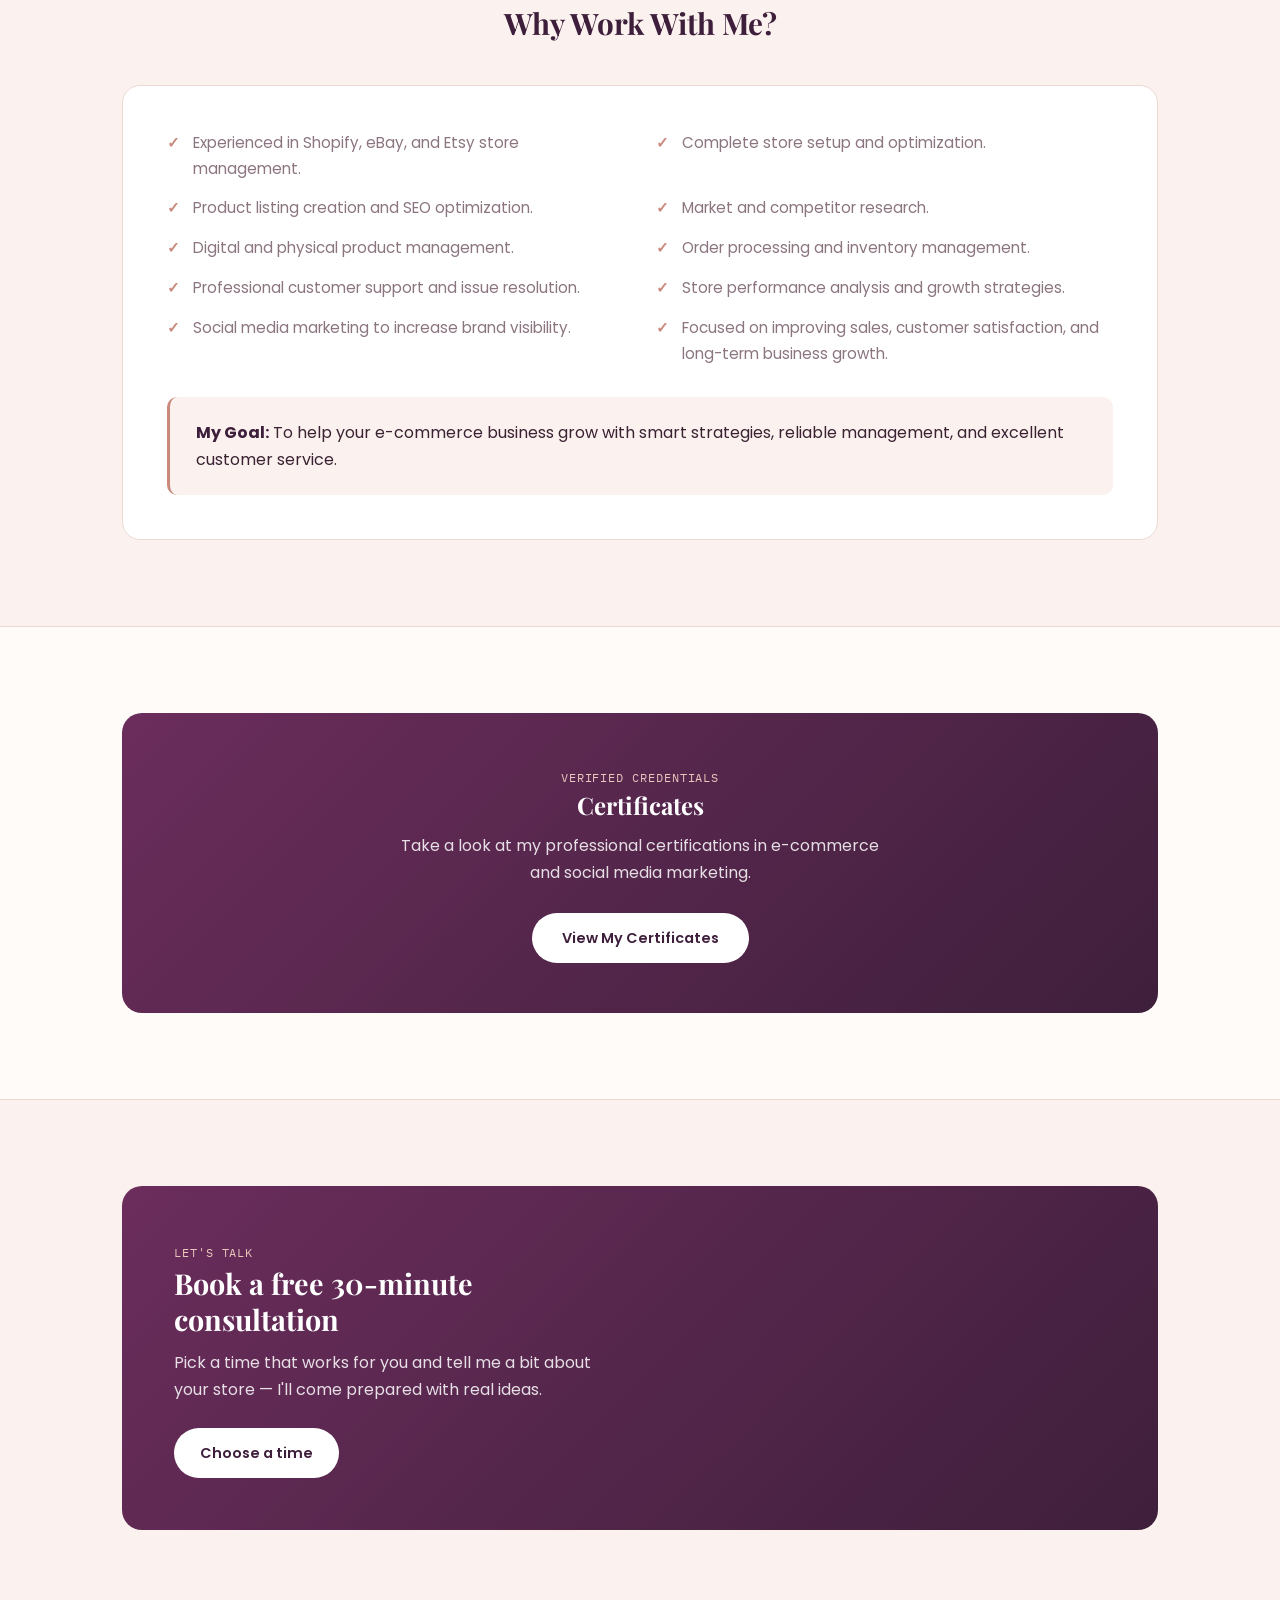
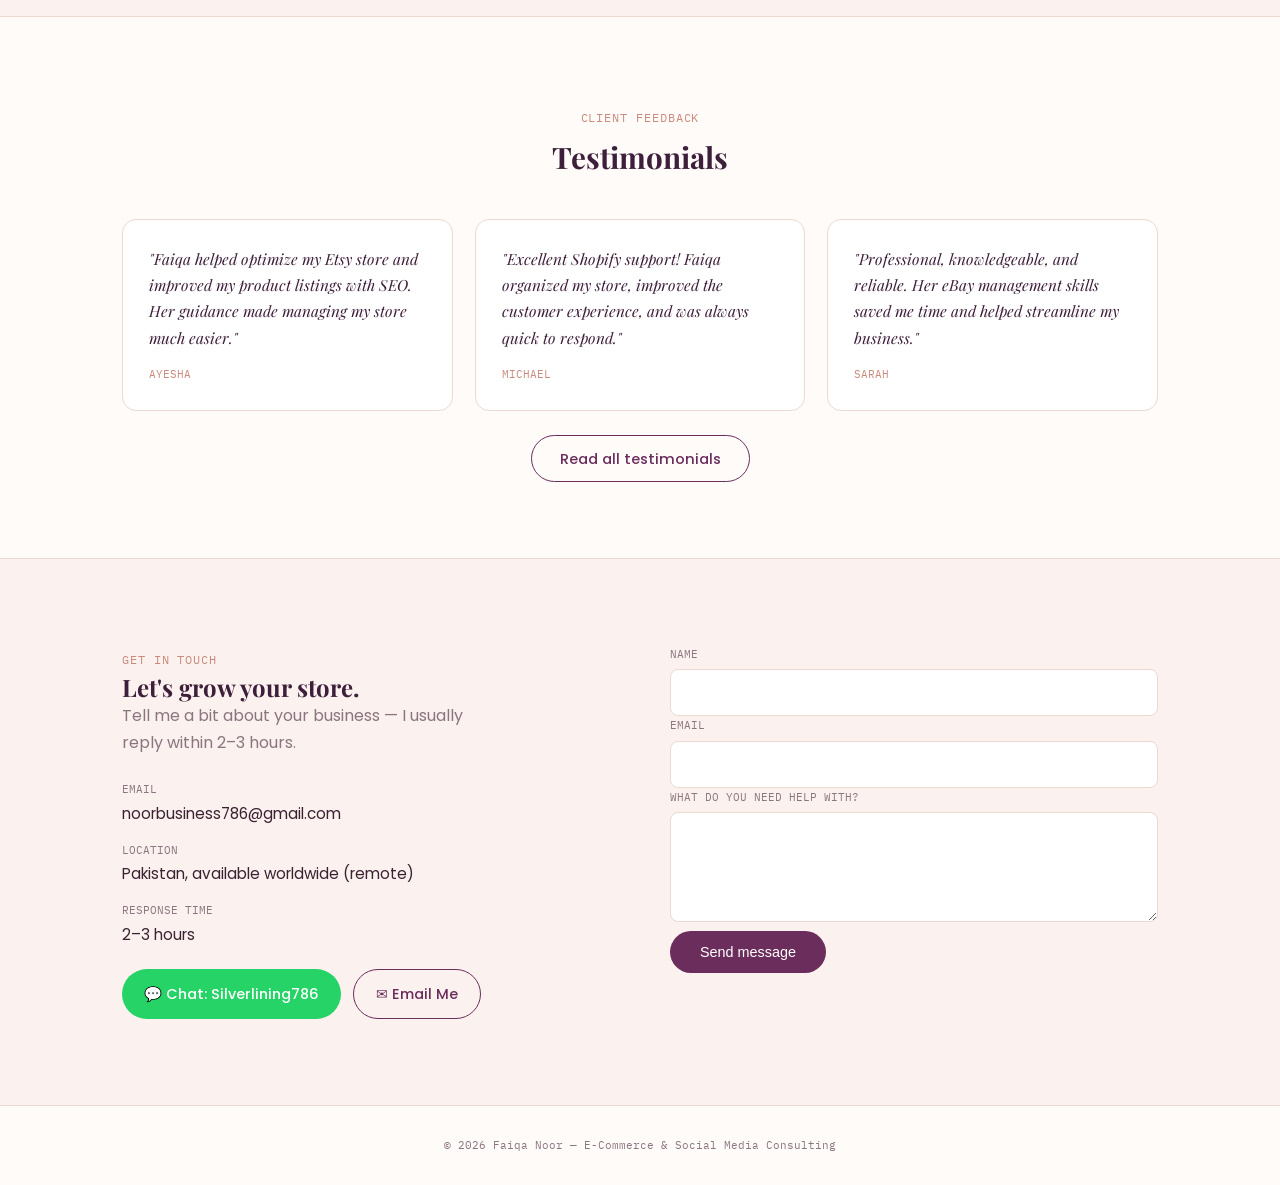
==== commit b18bfacb: "Fix consultation link and clean up HTML structure Updated consultation link to open in a new tab and" ====
--- a/index.html
+++ b/index.html
@@ -106,12 +106,9 @@
         <span class="mono">Let's Talk</span>
         <h2>Book a free 30-minute consultation</h2>
         <p>Pick a time that works for you and tell me a bit about your store — I'll come prepared with real ideas.</p>
-       <a href="#contact" class="appt-cta">Choose a time</a>https://calendly.com/noor786/30min
-</div>
-      <div class="slot-list">
-        <div class="slot">Mon – Wed <span class="tag">10AM–1PM PKT</span></div>
-        <div class="slot">Thu – Fri <span class="tag">3PM–6PM PKT</span></div>
-        <div class="slot">By request <span class="tag">Weekend</span></div>
+      <a href="https://calendly.com/noor786/30min" class="appt-cta" target="_blank">
+  Choose a time
+</a>
       </div>
     </div>
   </div>
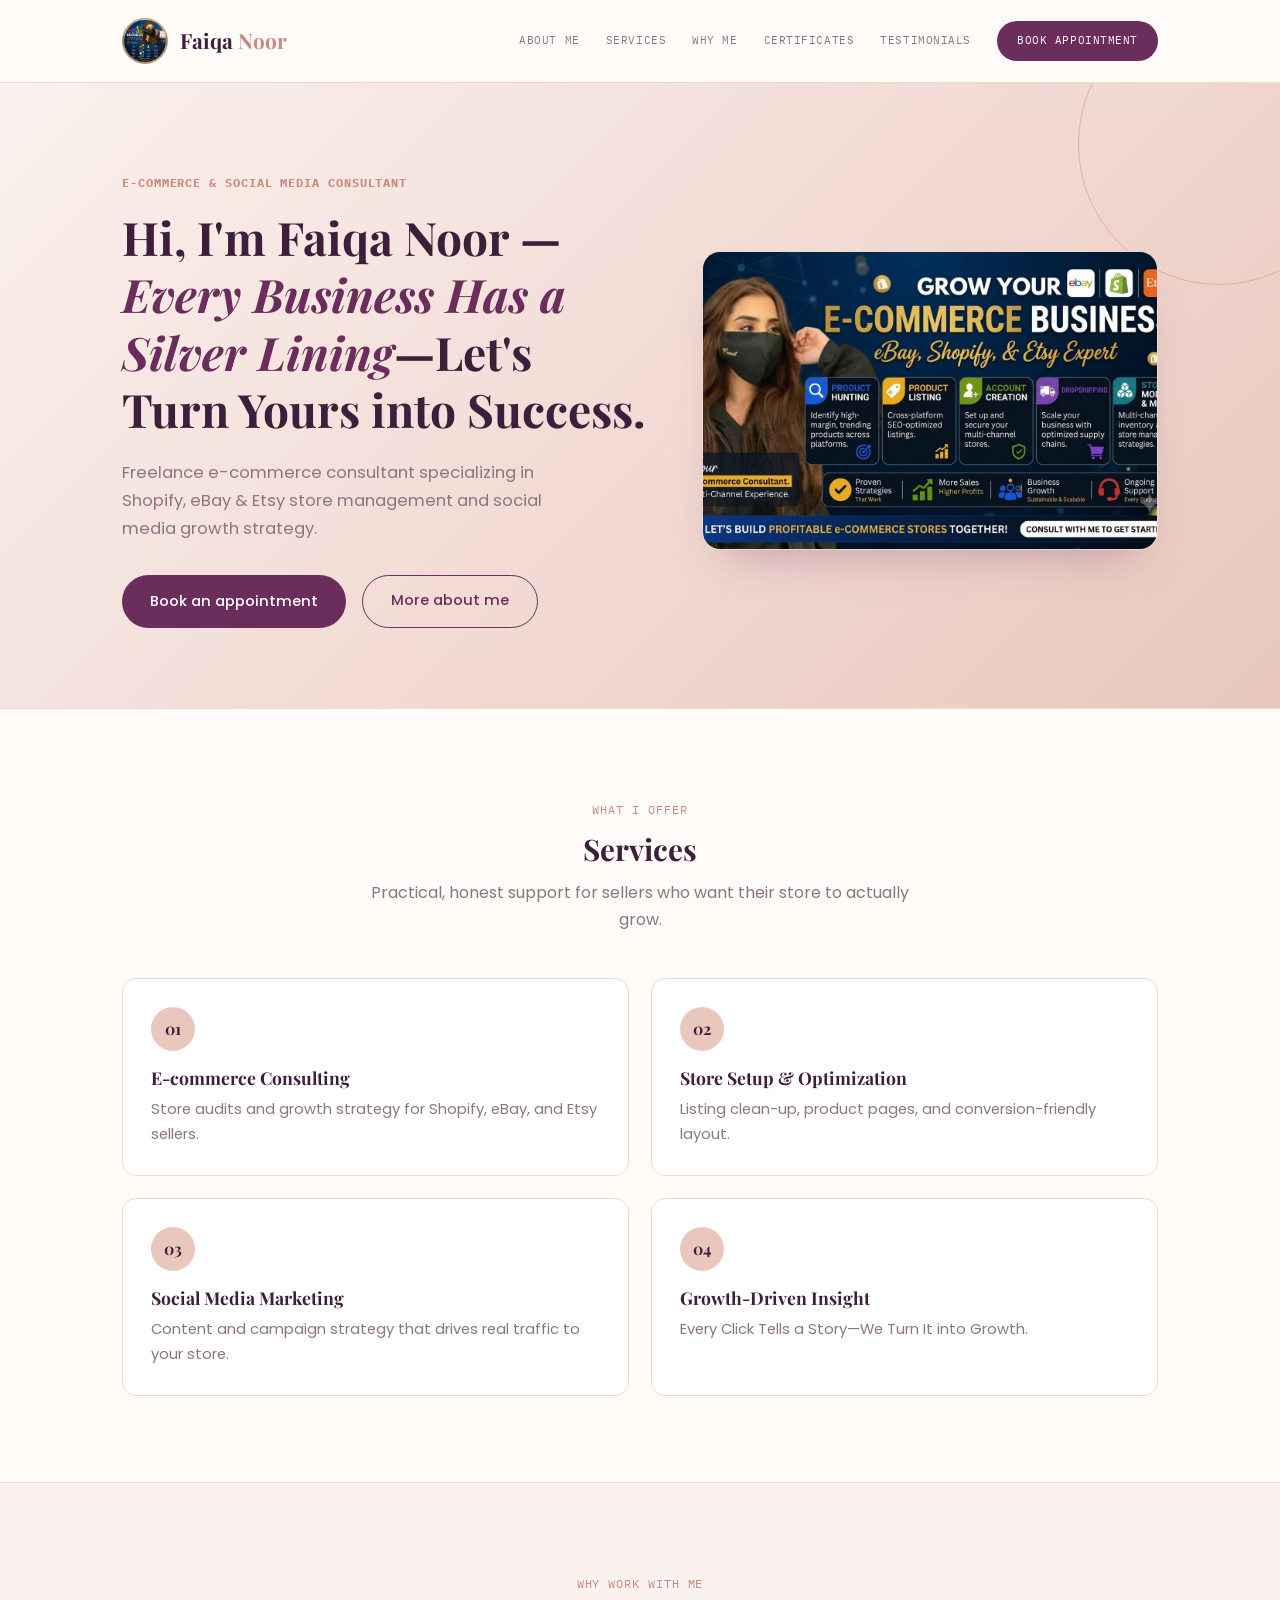
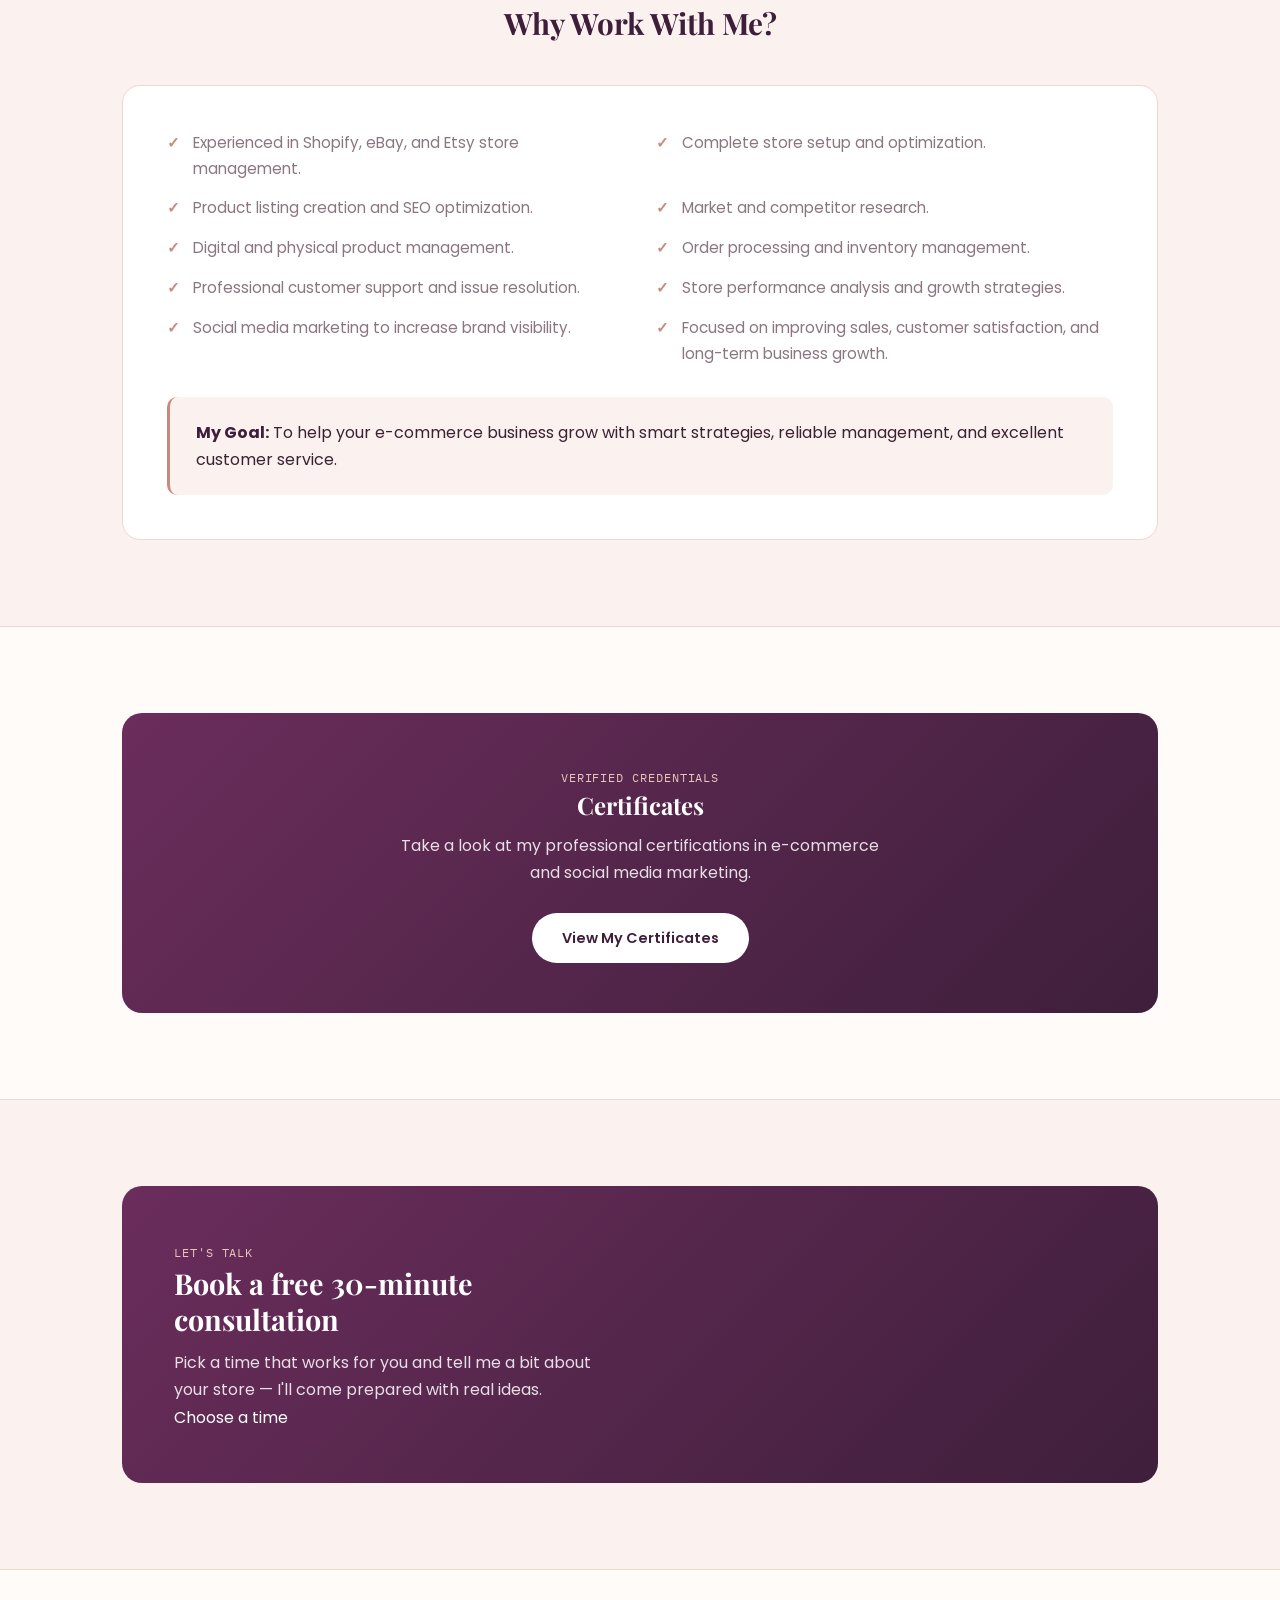
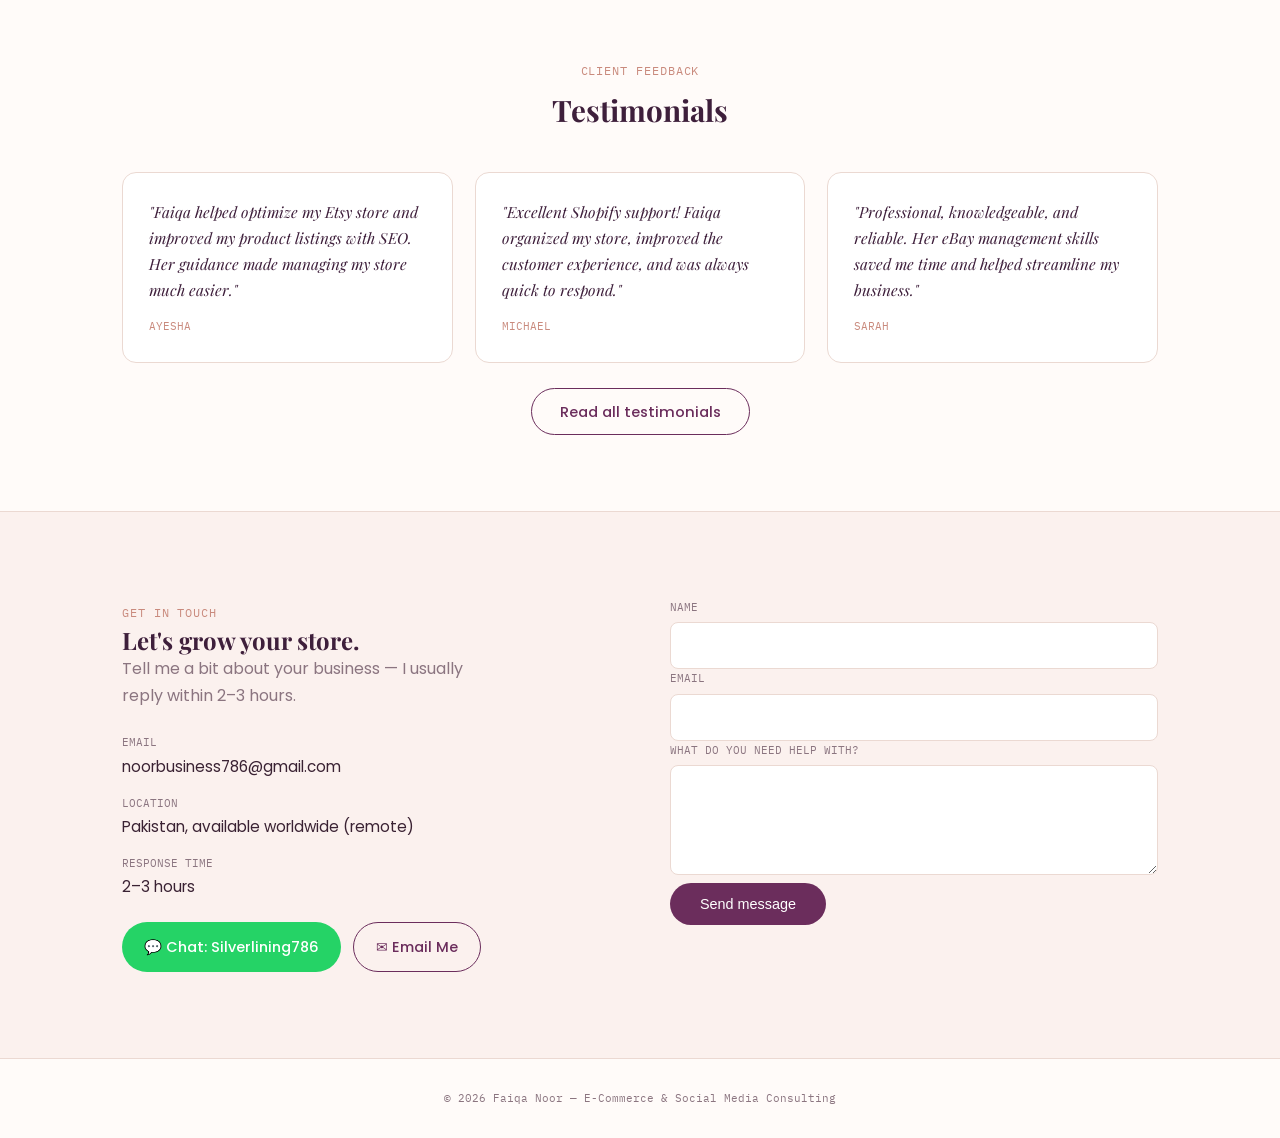
==== commit 8221da50: "Update Calendly link for consultation booking" ====
--- a/index.html
+++ b/index.html
@@ -106,7 +106,7 @@
         <span class="mono">Let's Talk</span>
         <h2>Book a free 30-minute consultation</h2>
         <p>Pick a time that works for you and tell me a bit about your store — I'll come prepared with real ideas.</p>
-      <a href="https://calendly.com/noor786/30min" class="appt-cta" target="_blank">
+      <a href=https://calendly.com/noor786/new-meeting"class="appt-cta" target="_blank">
   Choose a time
 </a>
       </div>
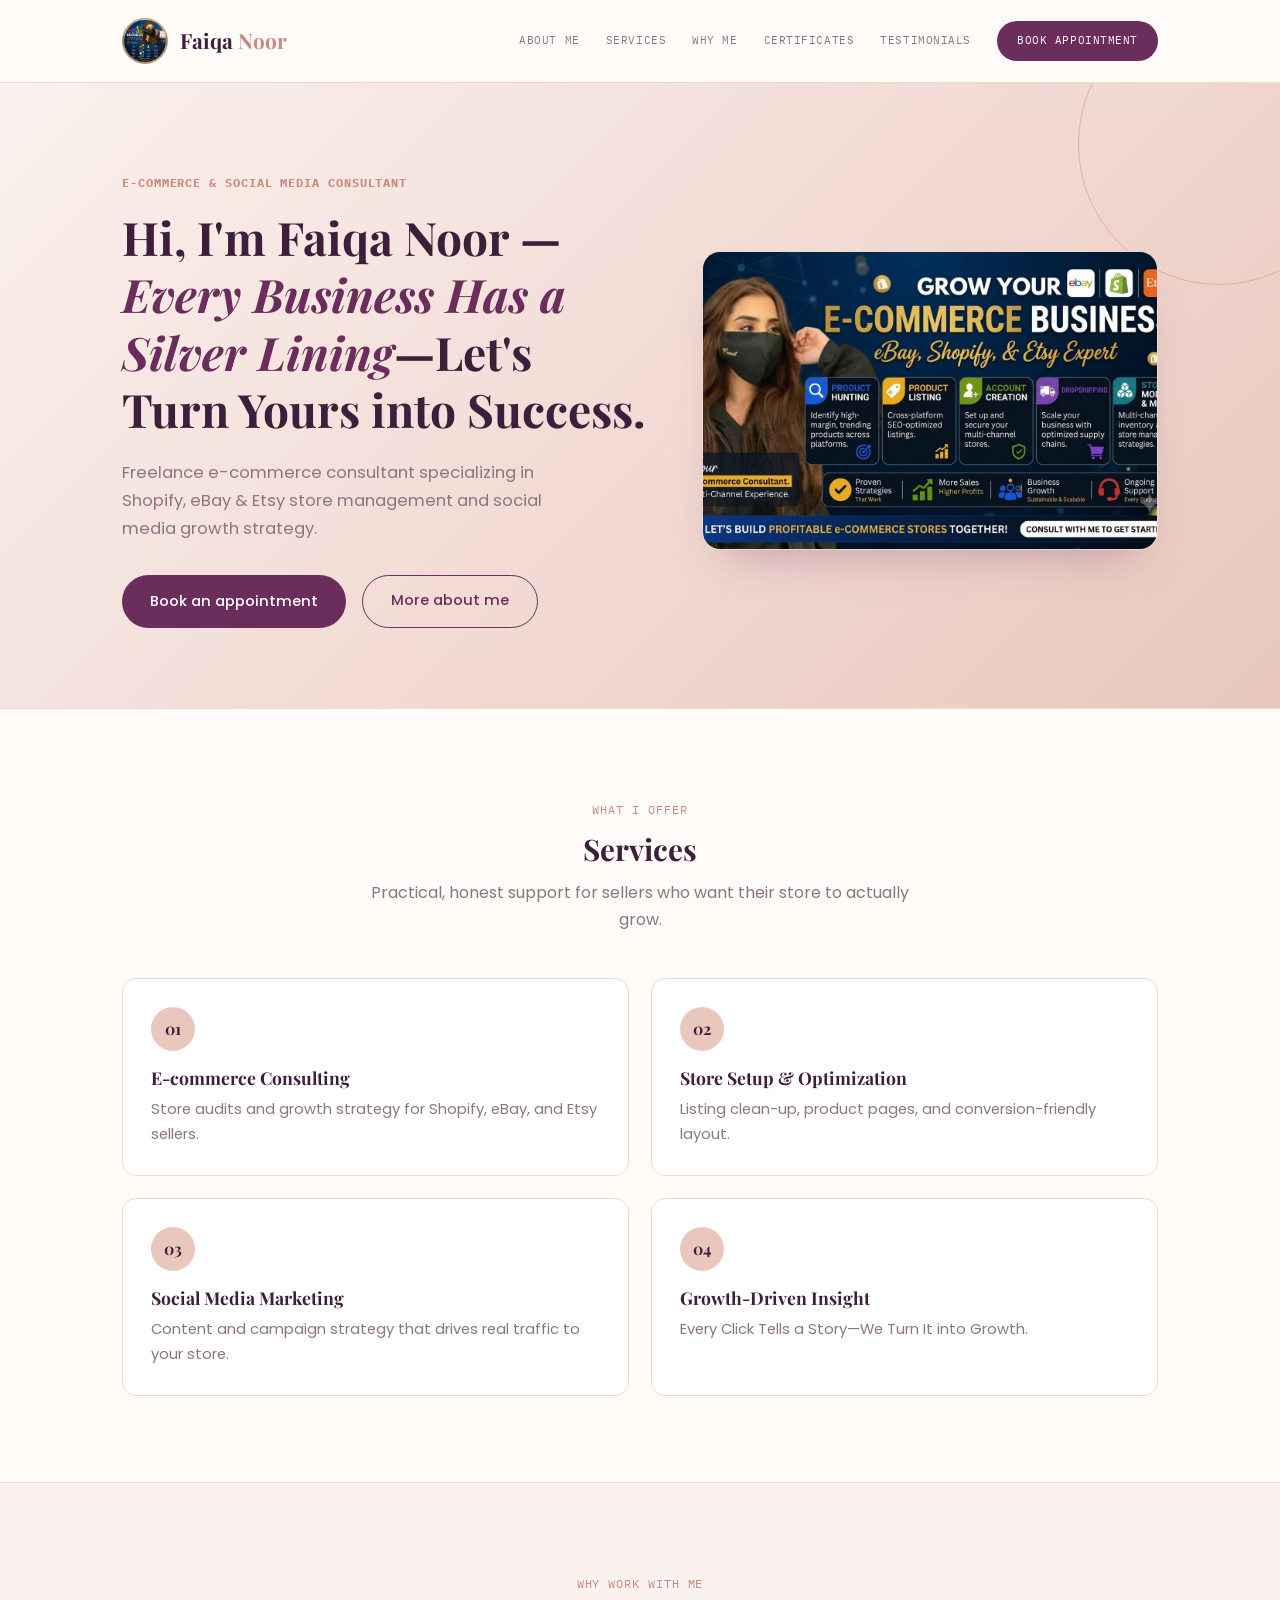
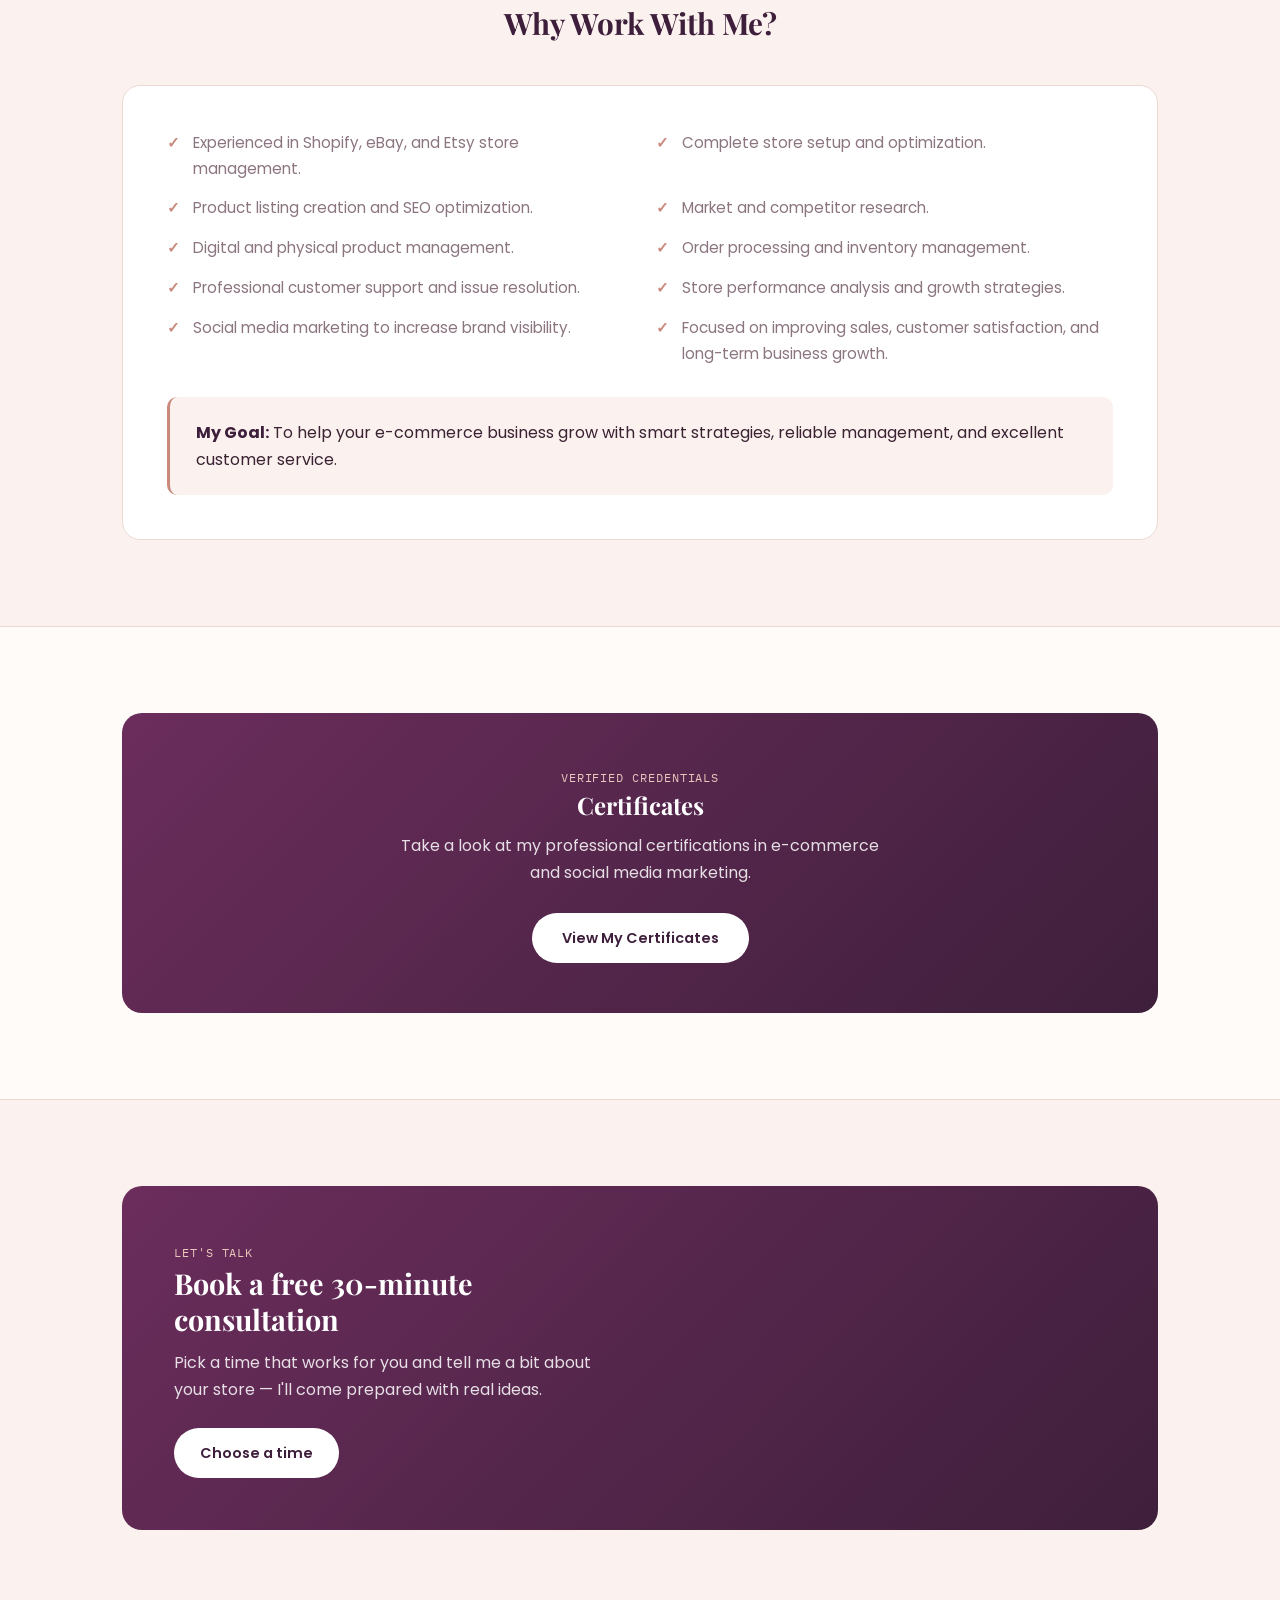
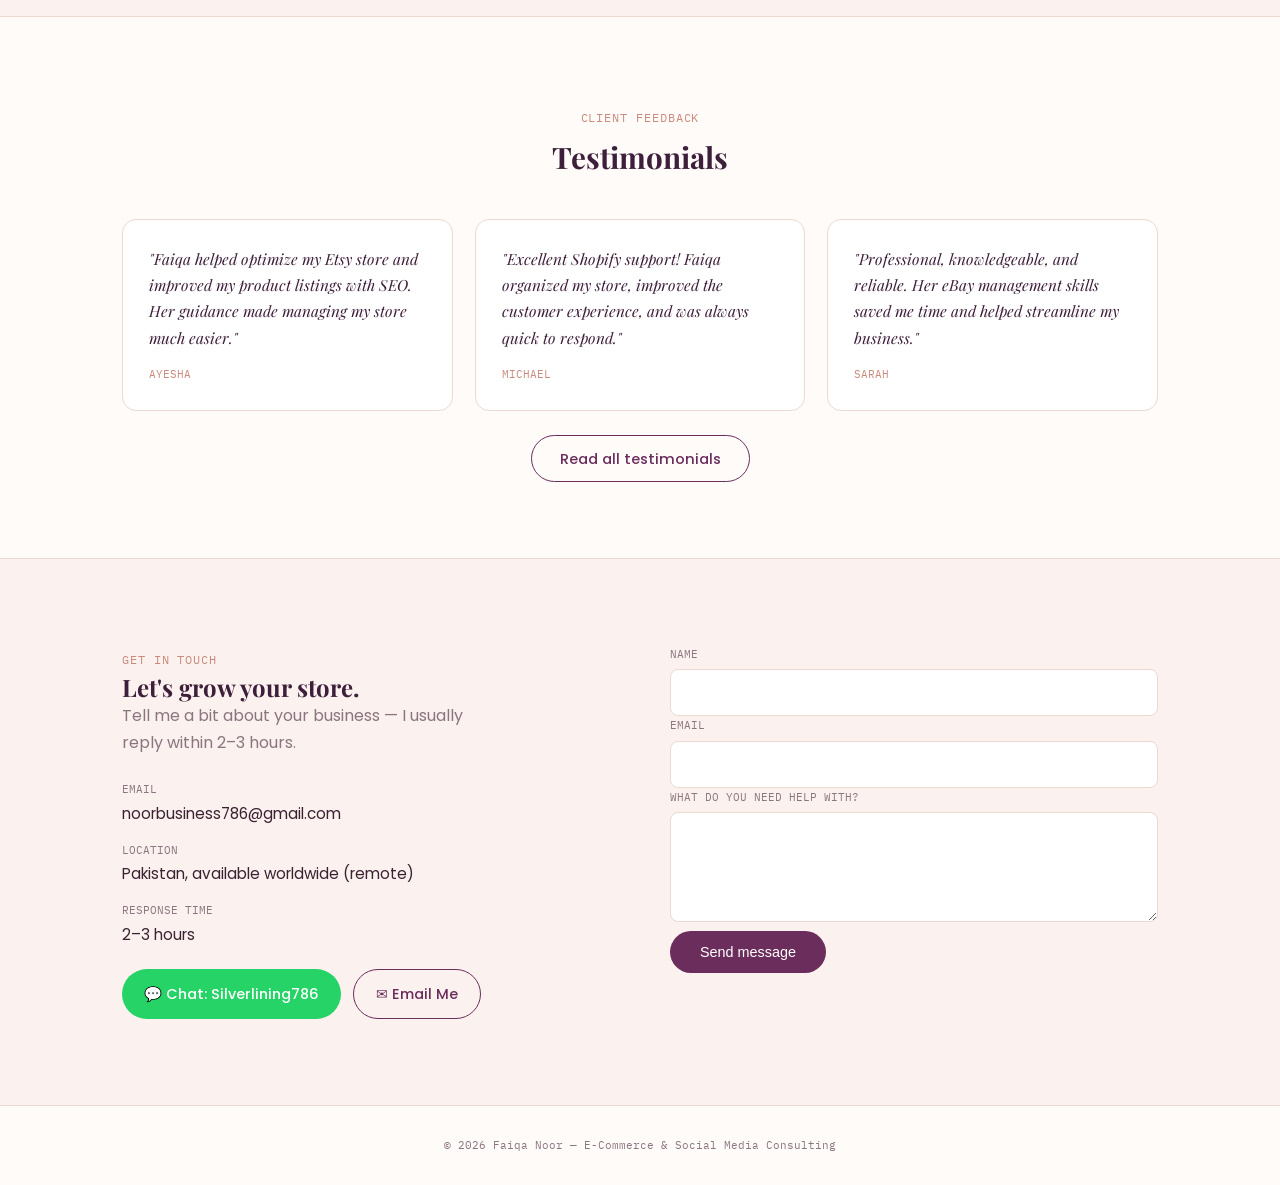
==== commit 28990bbf: "Fix anchor tag formatting in index.html" ====
--- a/index.html
+++ b/index.html
@@ -106,8 +106,9 @@
         <span class="mono">Let's Talk</span>
         <h2>Book a free 30-minute consultation</h2>
         <p>Pick a time that works for you and tell me a bit about your store — I'll come prepared with real ideas.</p>
-      <a href=https://calendly.com/noor786/new-meeting"class="appt-cta" target="_blank">
+     <a href="https://calendly.com/noor786/new-meeting" class="appt-cta" target="_blank">
   Choose a time
+</a>
 </a>
       </div>
     </div>
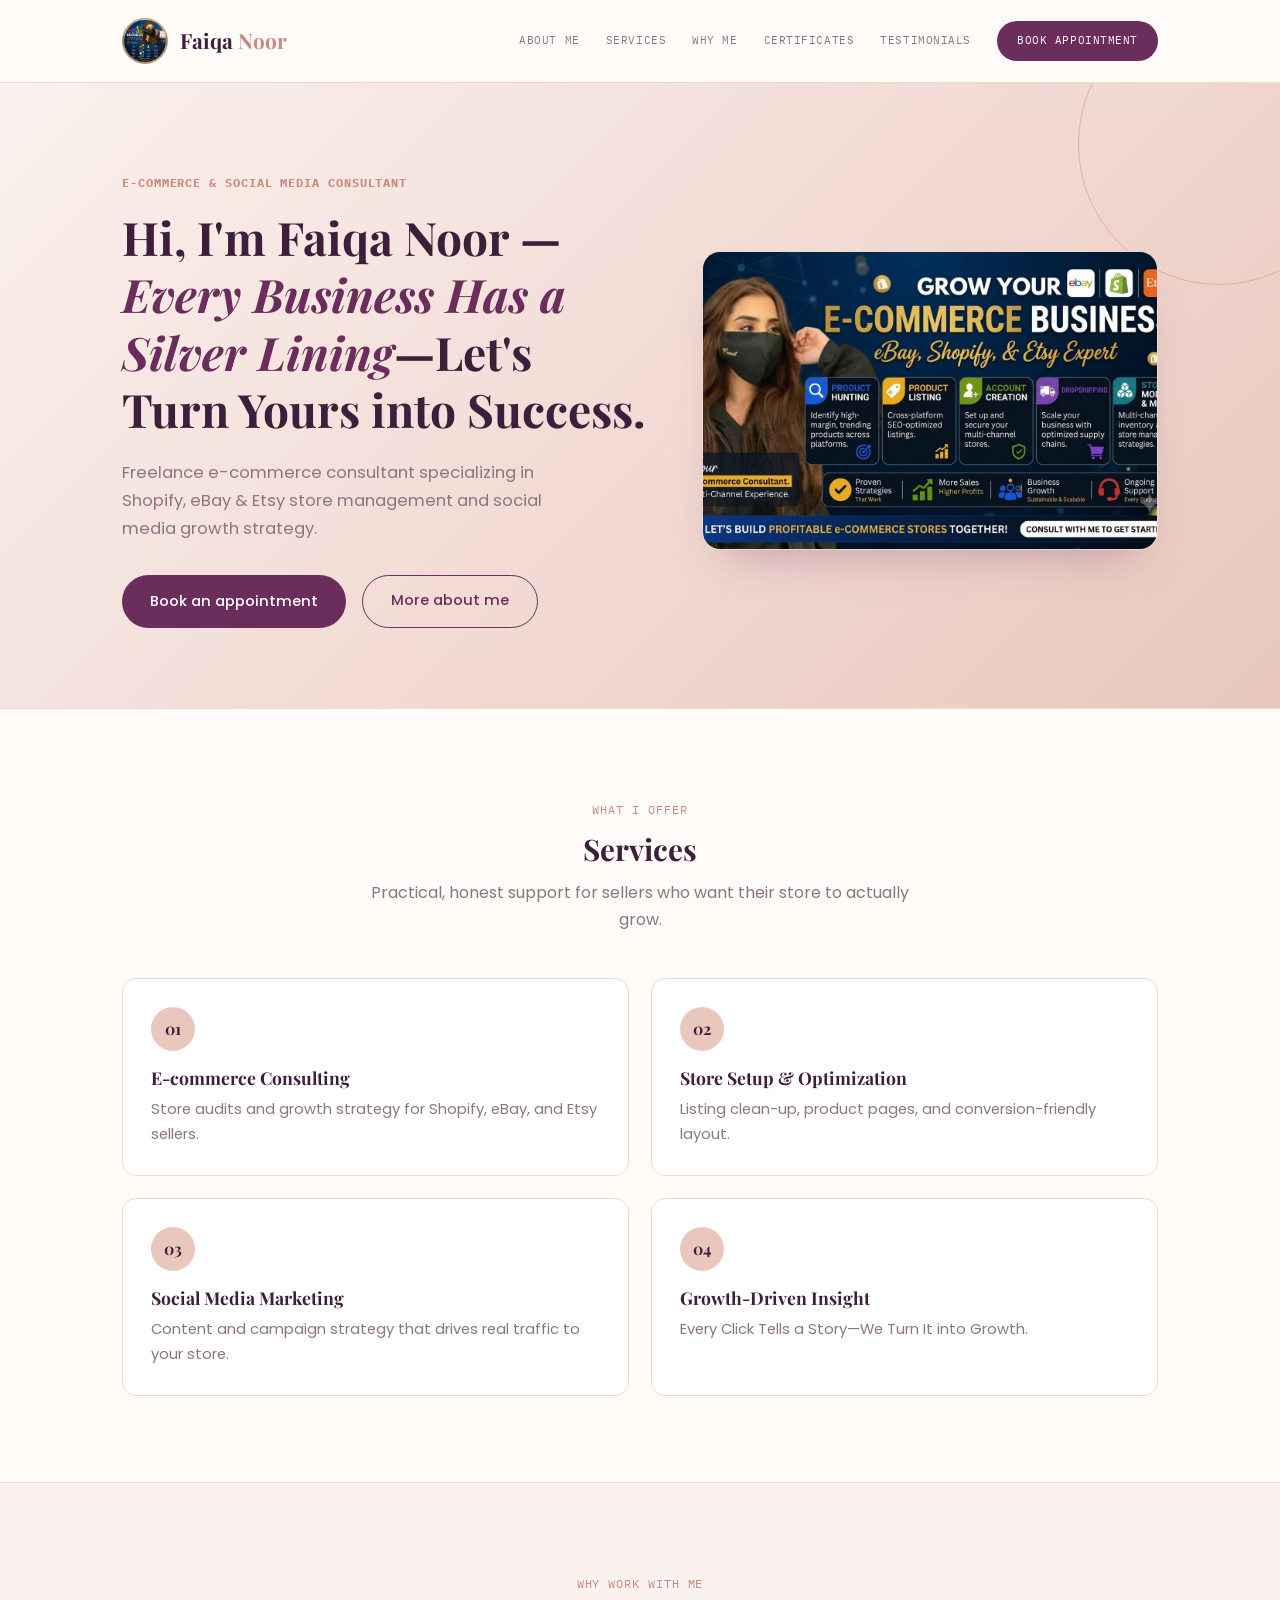
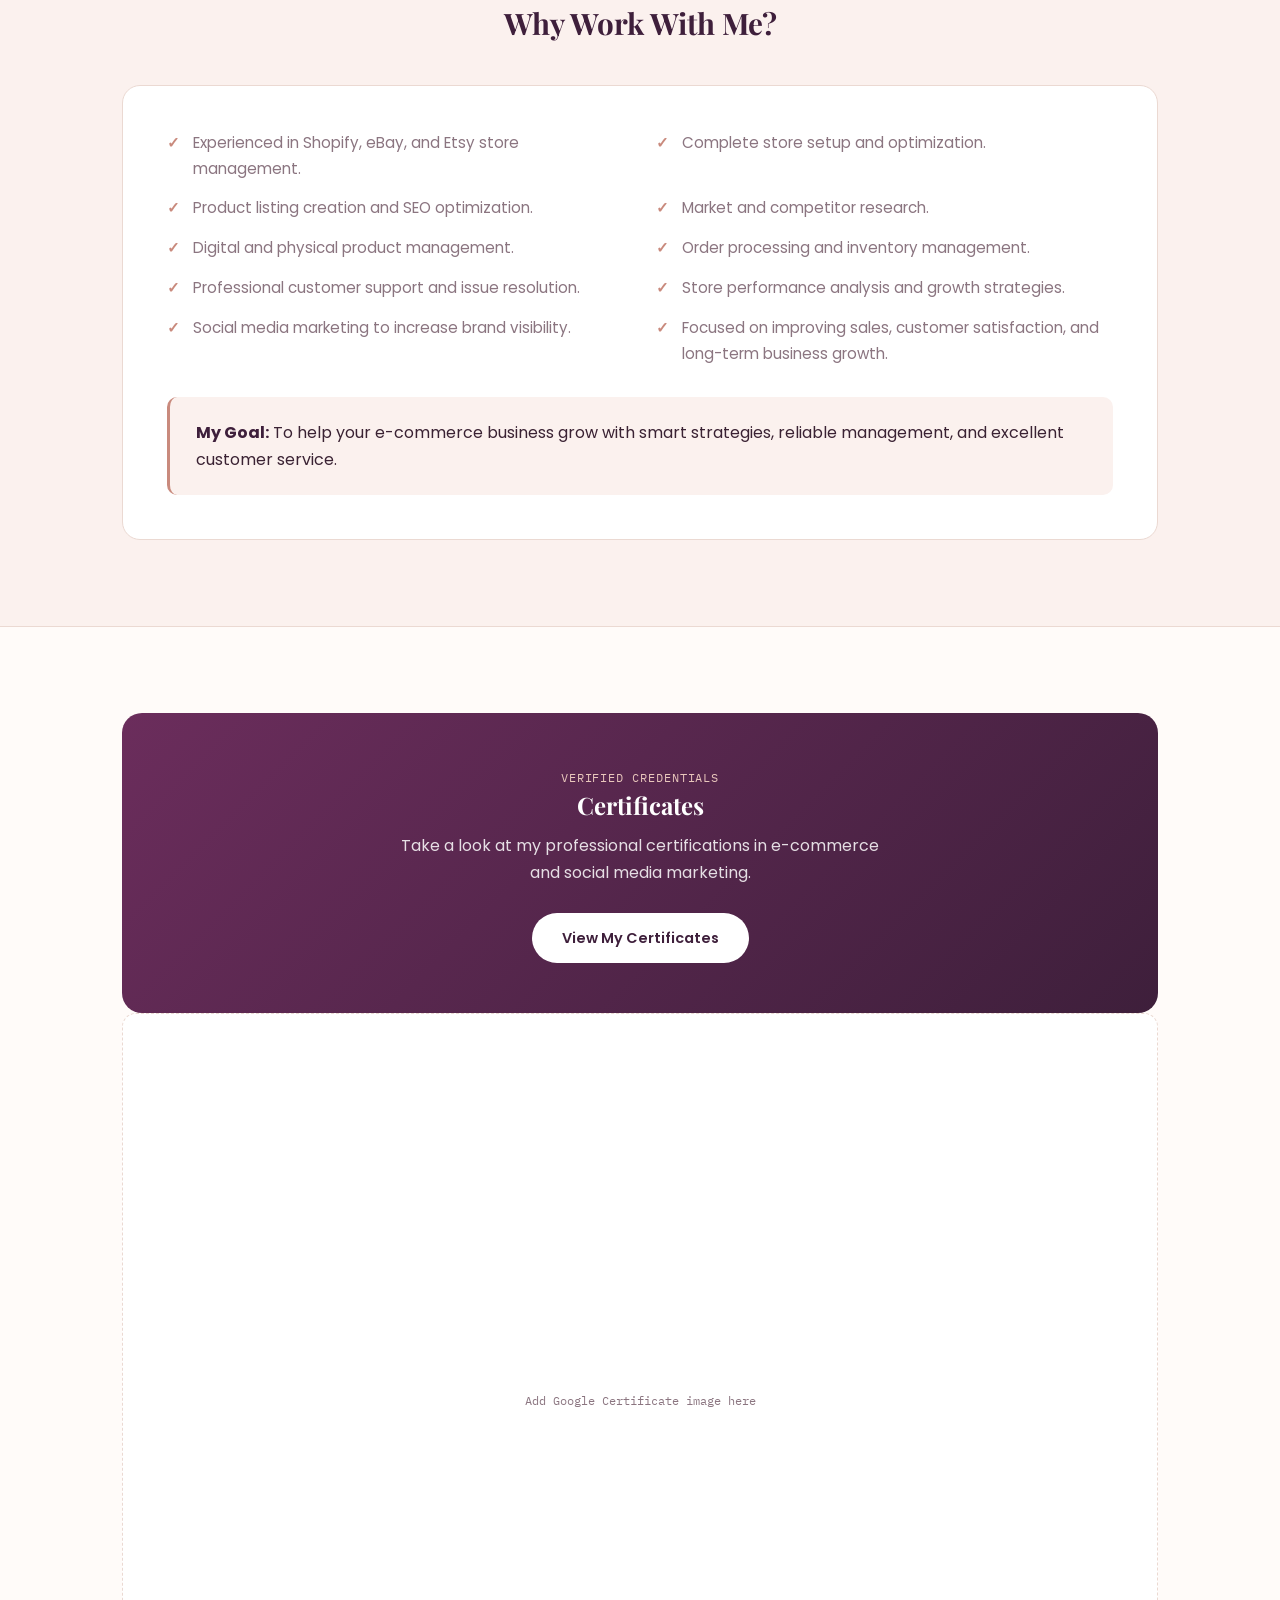
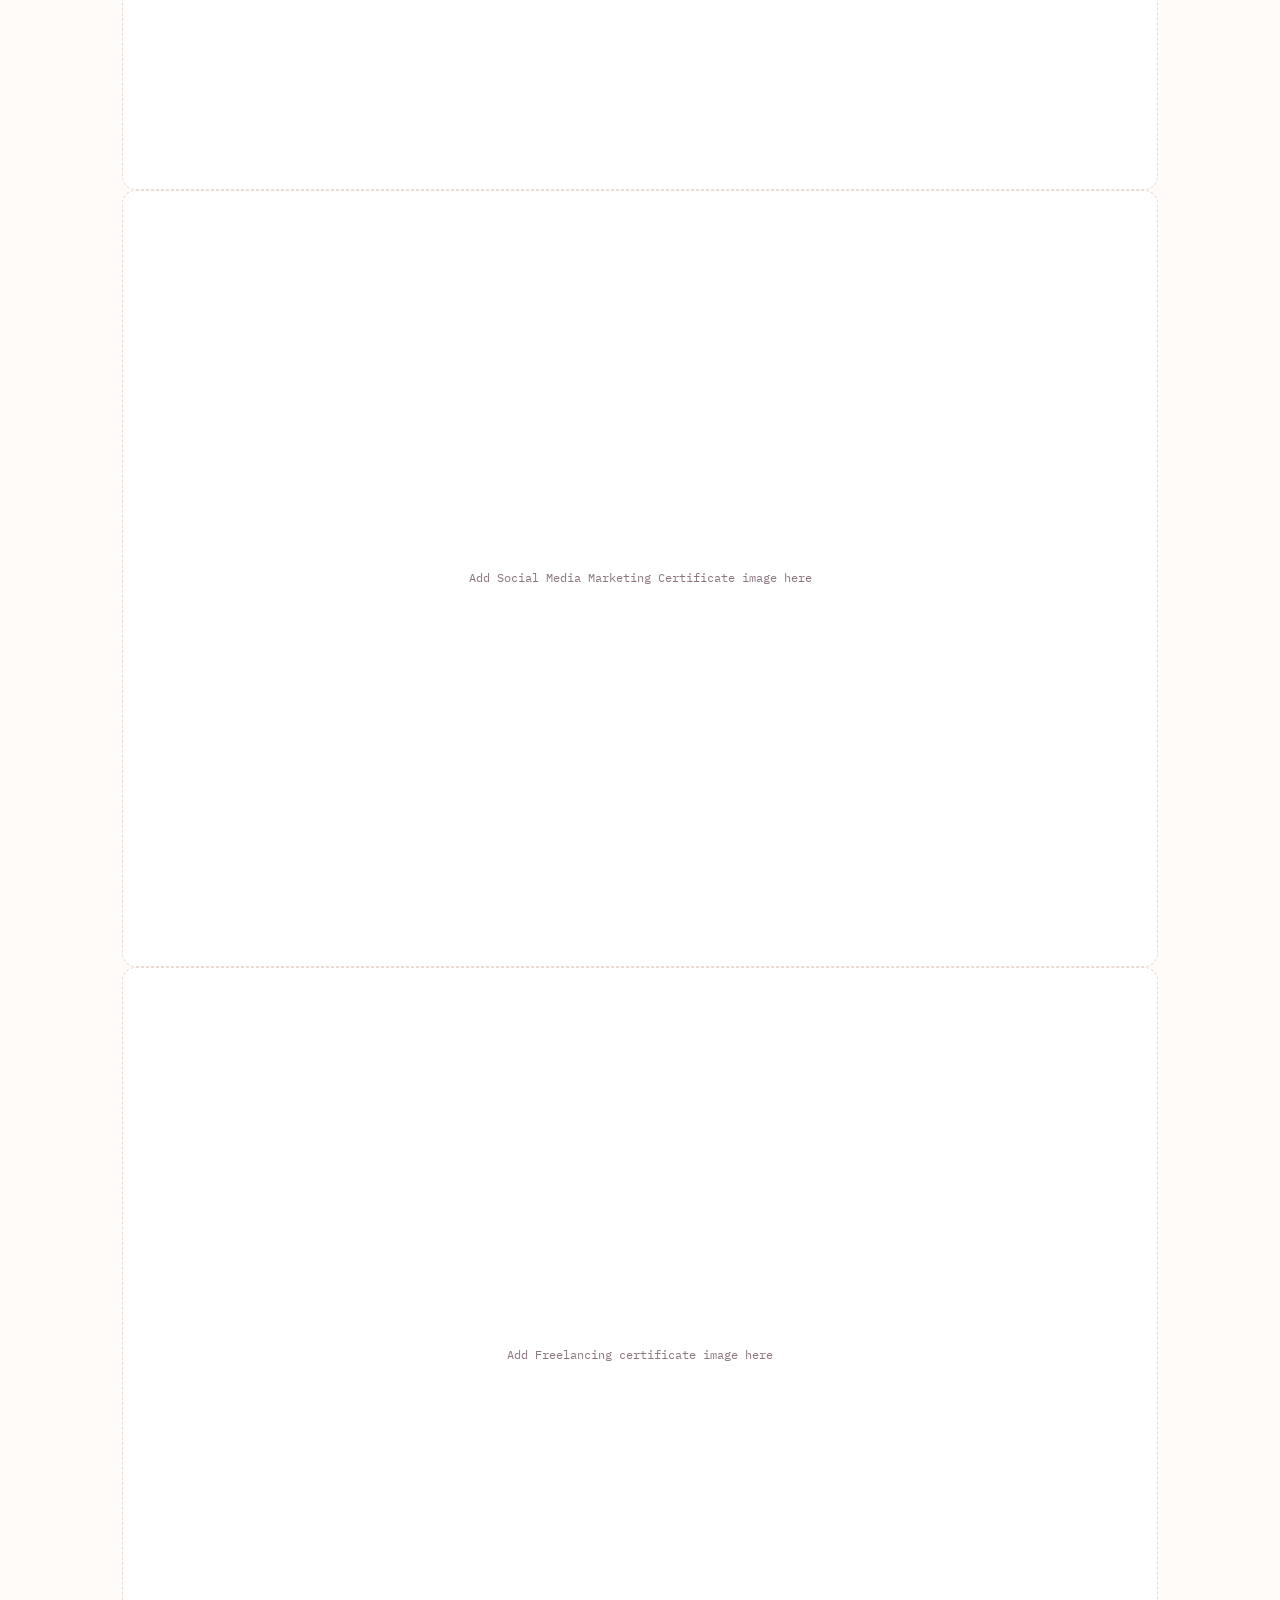
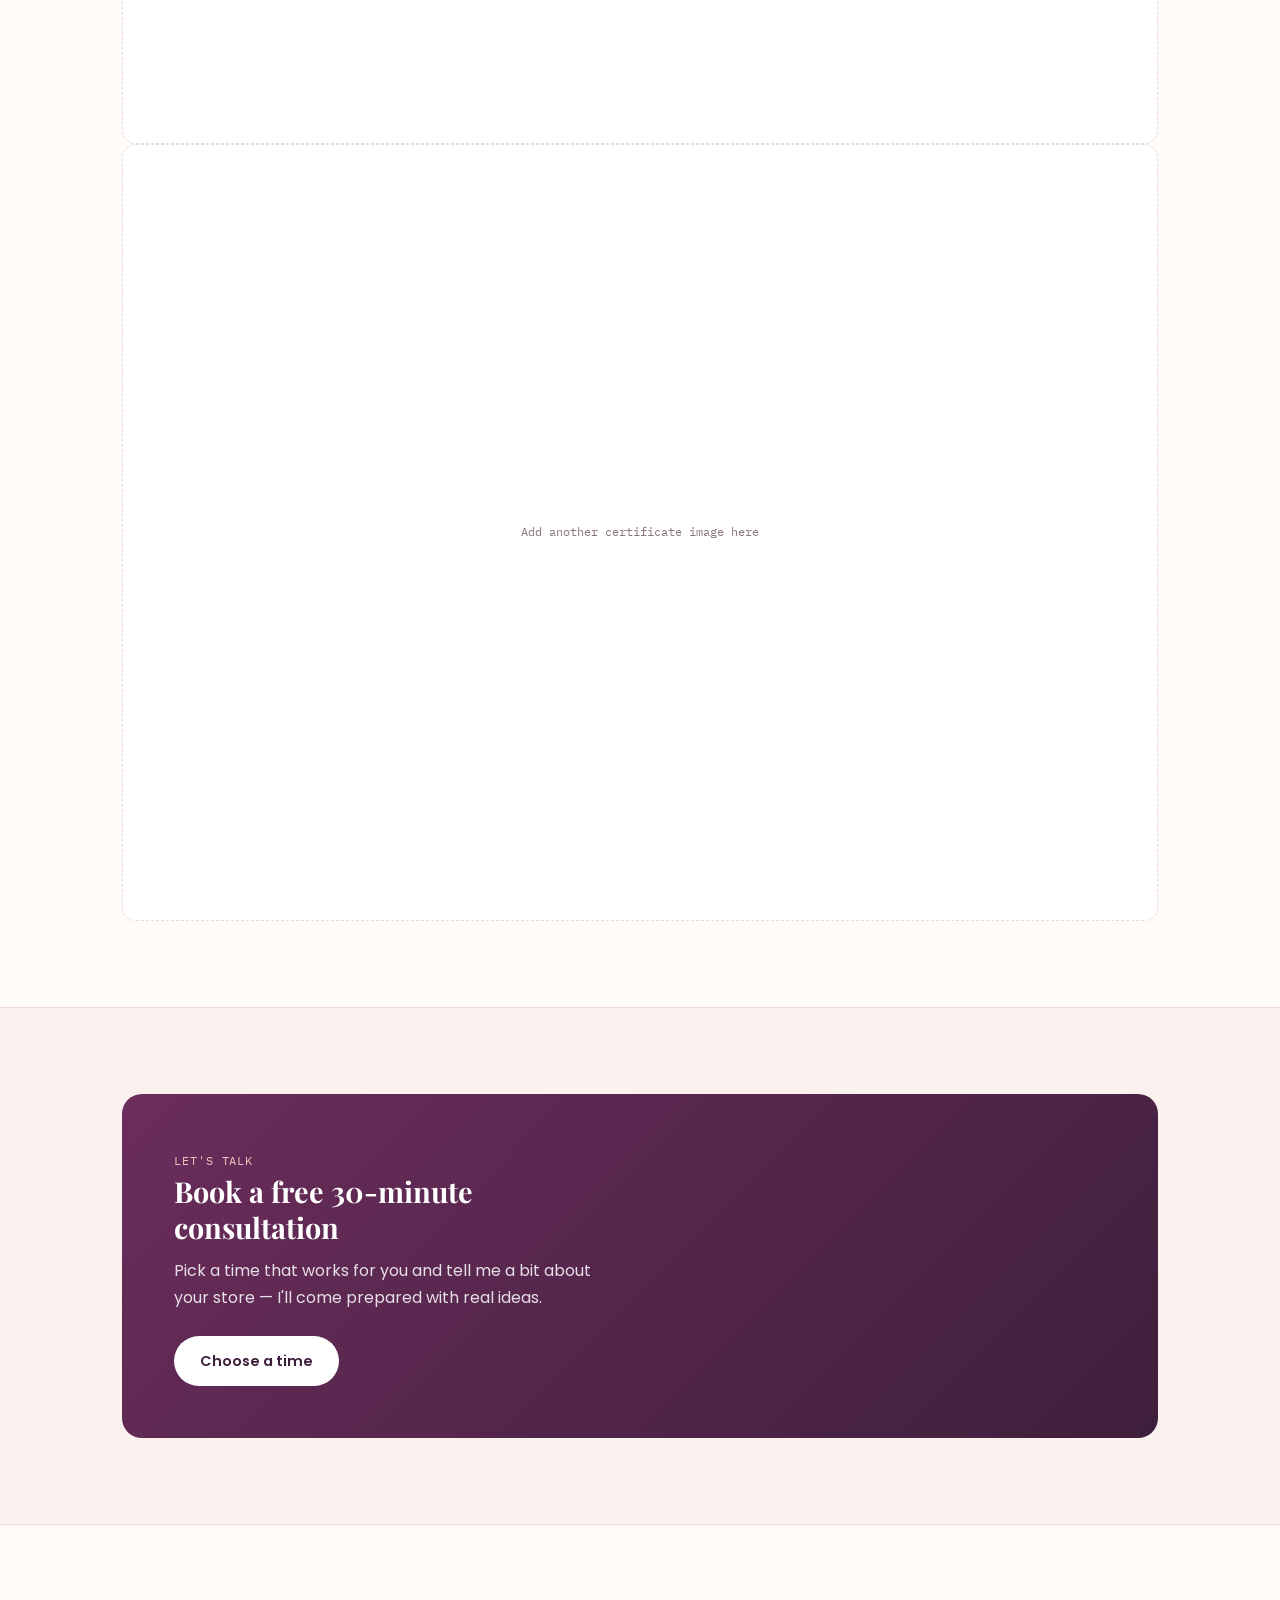
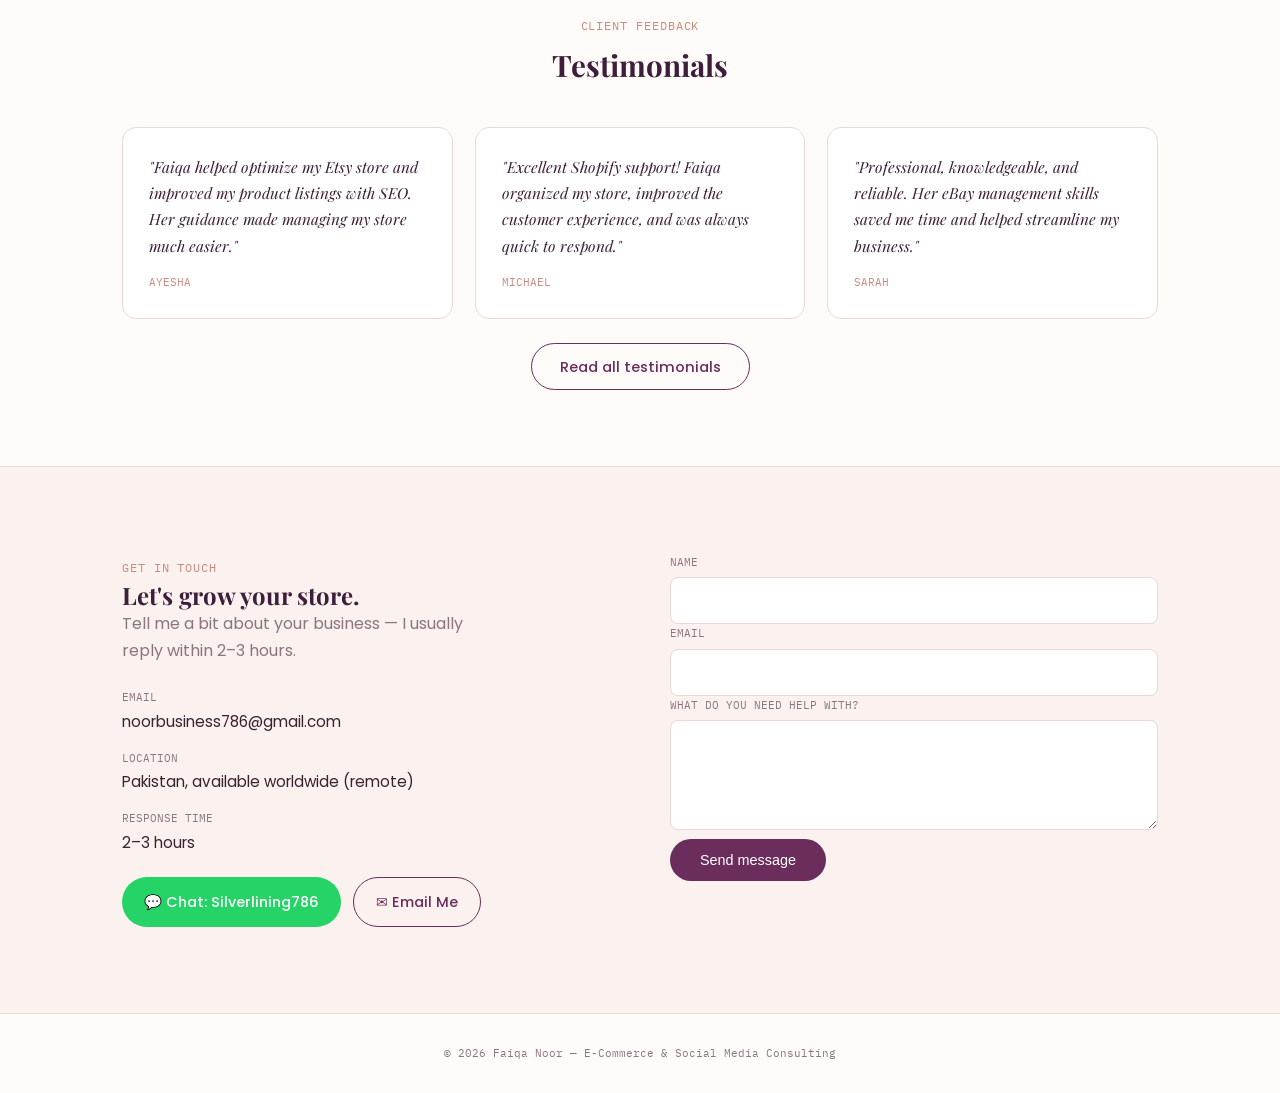
==== commit 1ba5e109: "Update index.html" ====
--- a/index.html
+++ b/index.html
@@ -95,7 +95,10 @@
       <h2>Certificates</h2>
       <p>Take a look at my professional certifications in e-commerce and social media marketing.</p>
       <a href="certificates.html" class="linkout-btn">View My Certificates</a>
-    </div>
+    </div><div class="cert-slot">Add Google Certificate image here</div>
+      <div class="cert-slot">Add Social Media Marketing Certificate image here</div>
+      <div class="cert-slot">Add Freelancing certificate image here</div> 
+      <div class="cert-slot">Add another certificate image here</div>
   </div>
 </section>
 
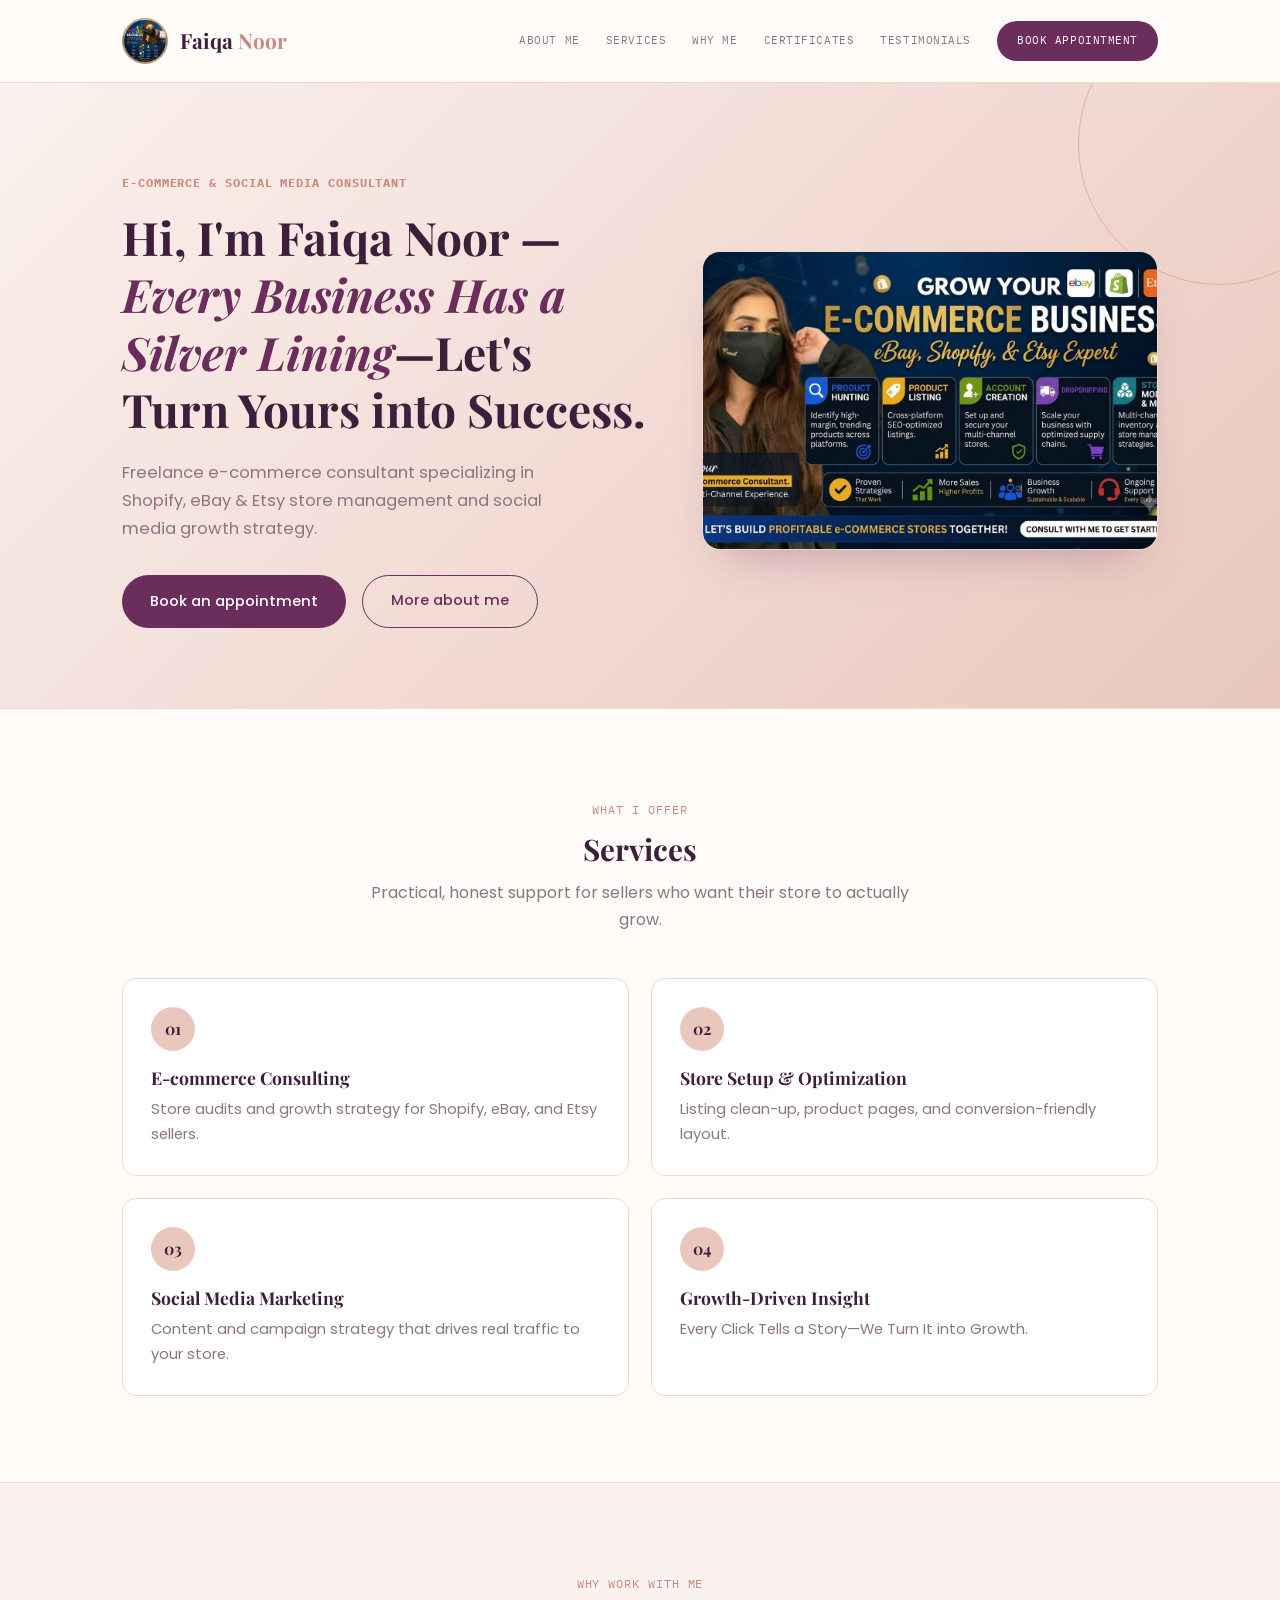
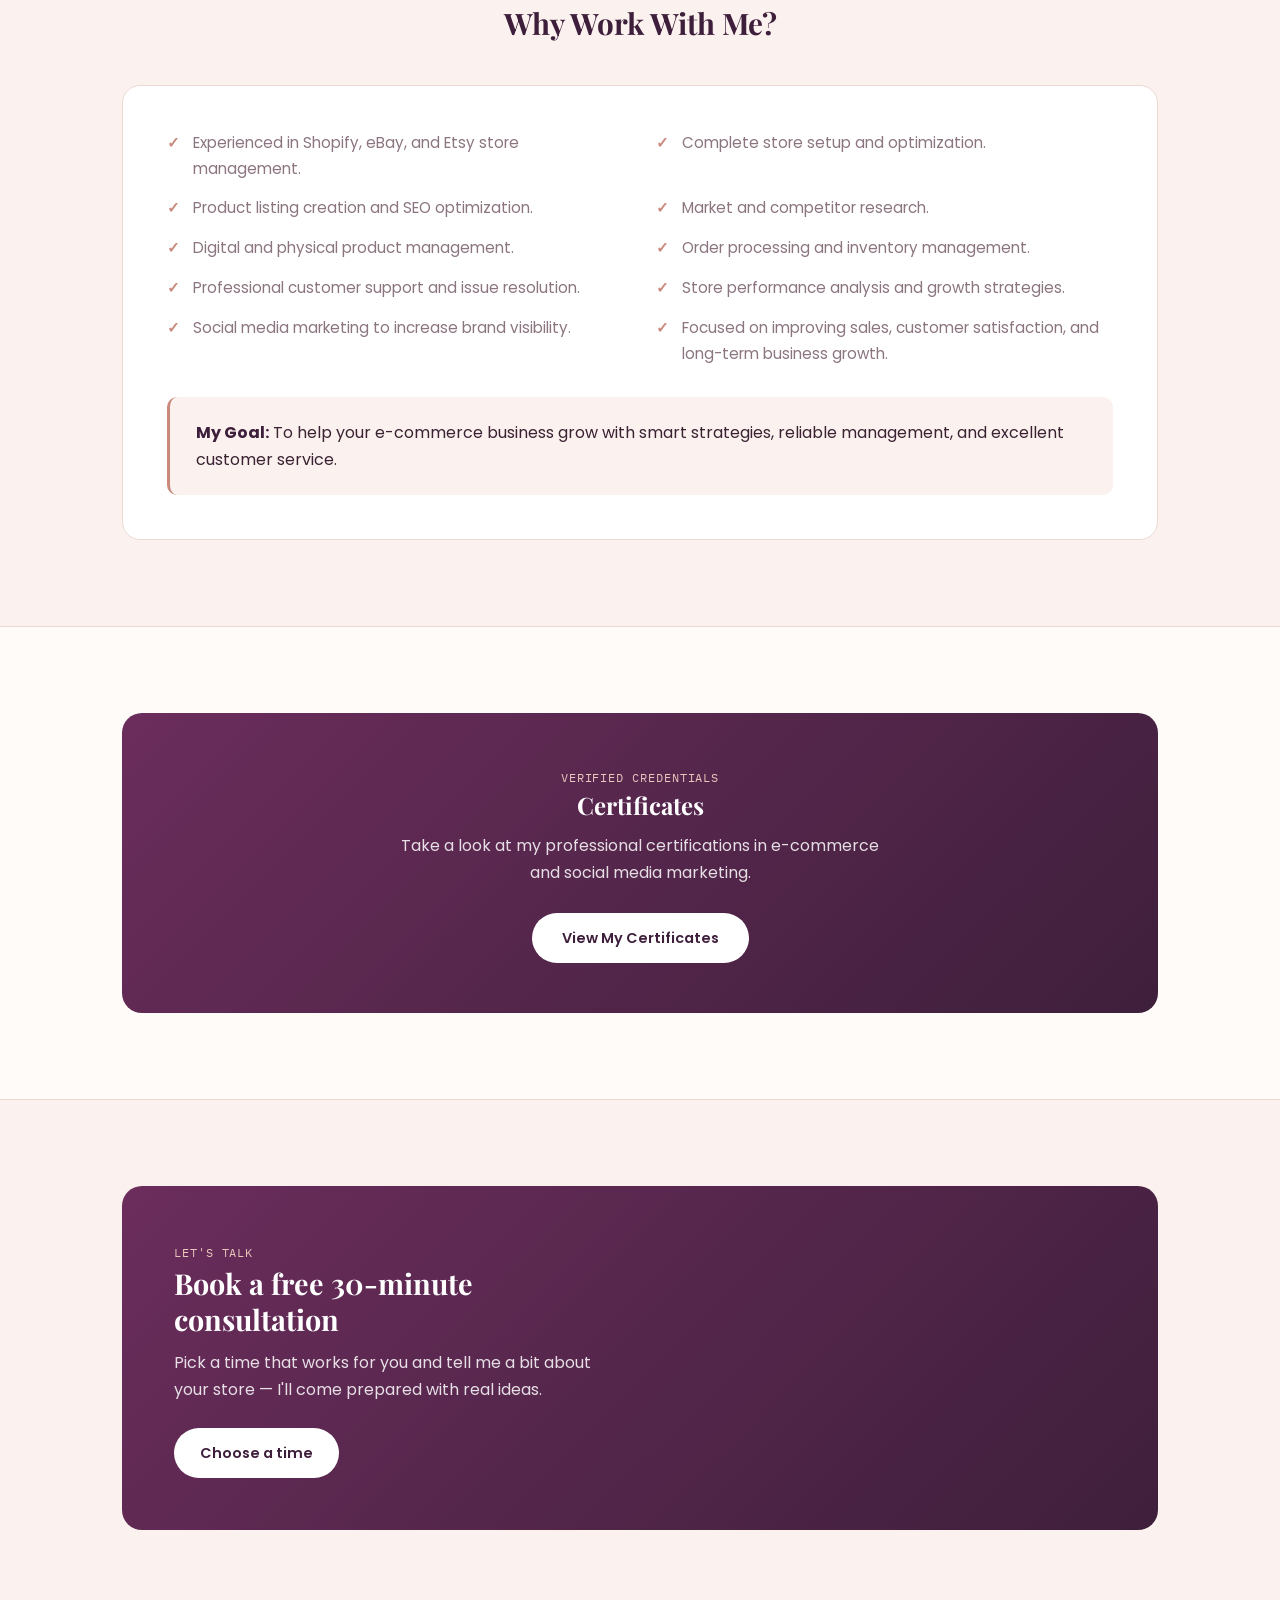
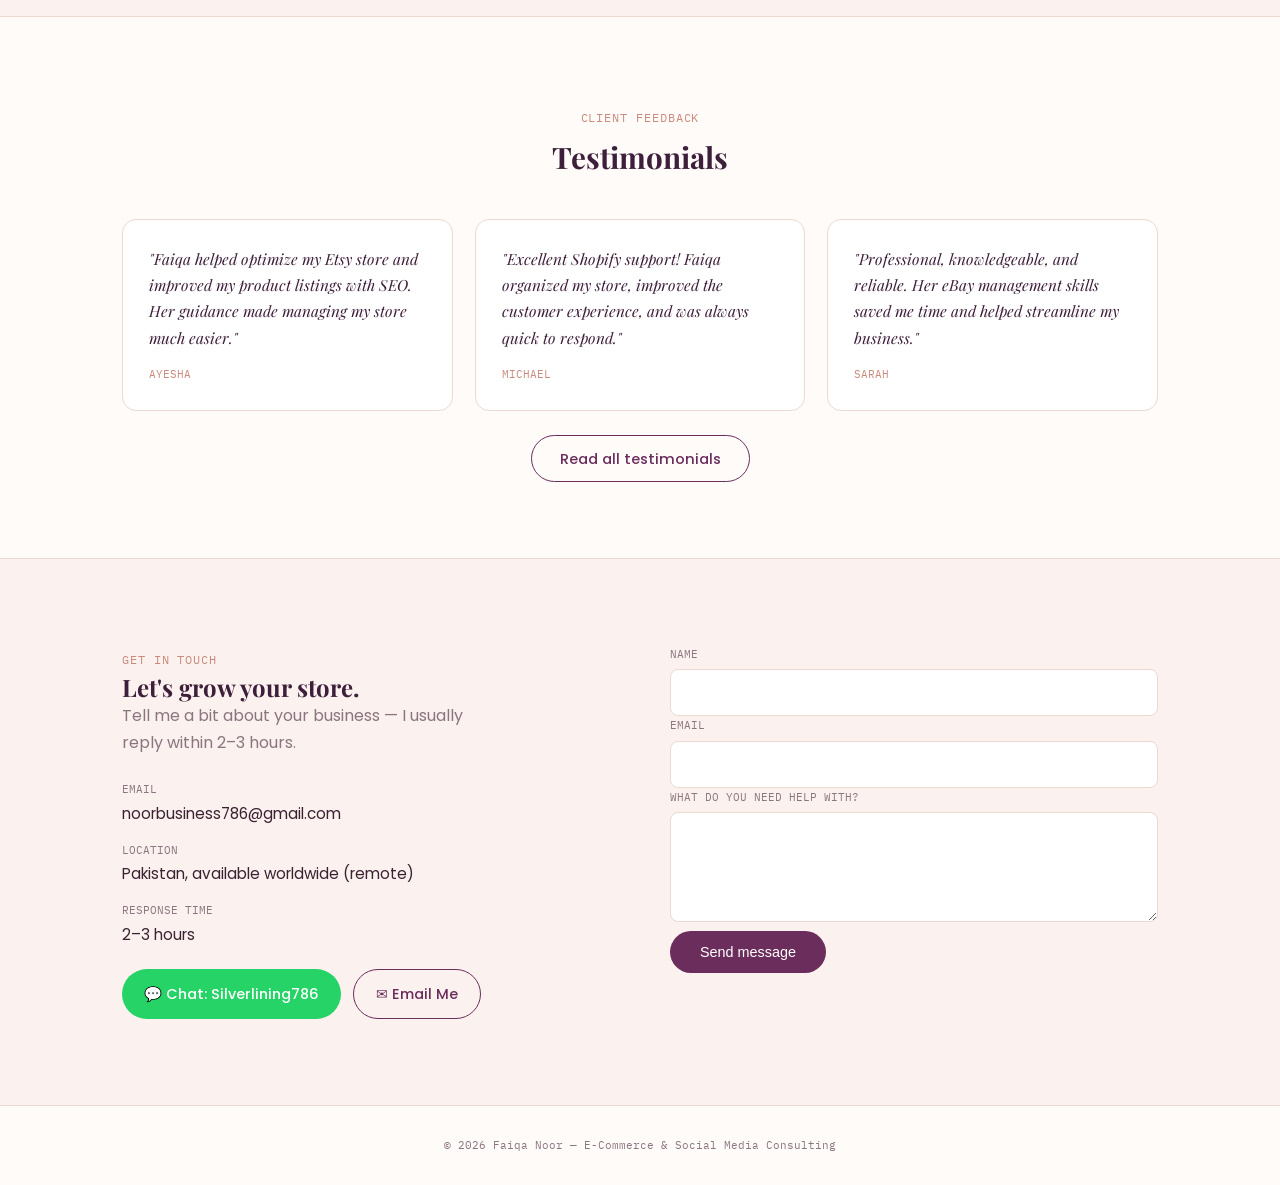
==== commit 8e7e78e5: "Remove placeholder certificate image slots Removed placeholder text for certificate images." ====
--- a/index.html
+++ b/index.html
@@ -95,13 +95,8 @@
       <h2>Certificates</h2>
       <p>Take a look at my professional certifications in e-commerce and social media marketing.</p>
       <a href="certificates.html" class="linkout-btn">View My Certificates</a>
-    </div><div class="cert-slot">Add Google Certificate image here</div>
-      <div class="cert-slot">Add Social Media Marketing Certificate image here</div>
-      <div class="cert-slot">Add Freelancing certificate image here</div> 
-      <div class="cert-slot">Add another certificate image here</div>
   </div>
 </section>
-
 <section id="appointment" class="alt">
   <div class="wrap">
     <div class="appt-box">
